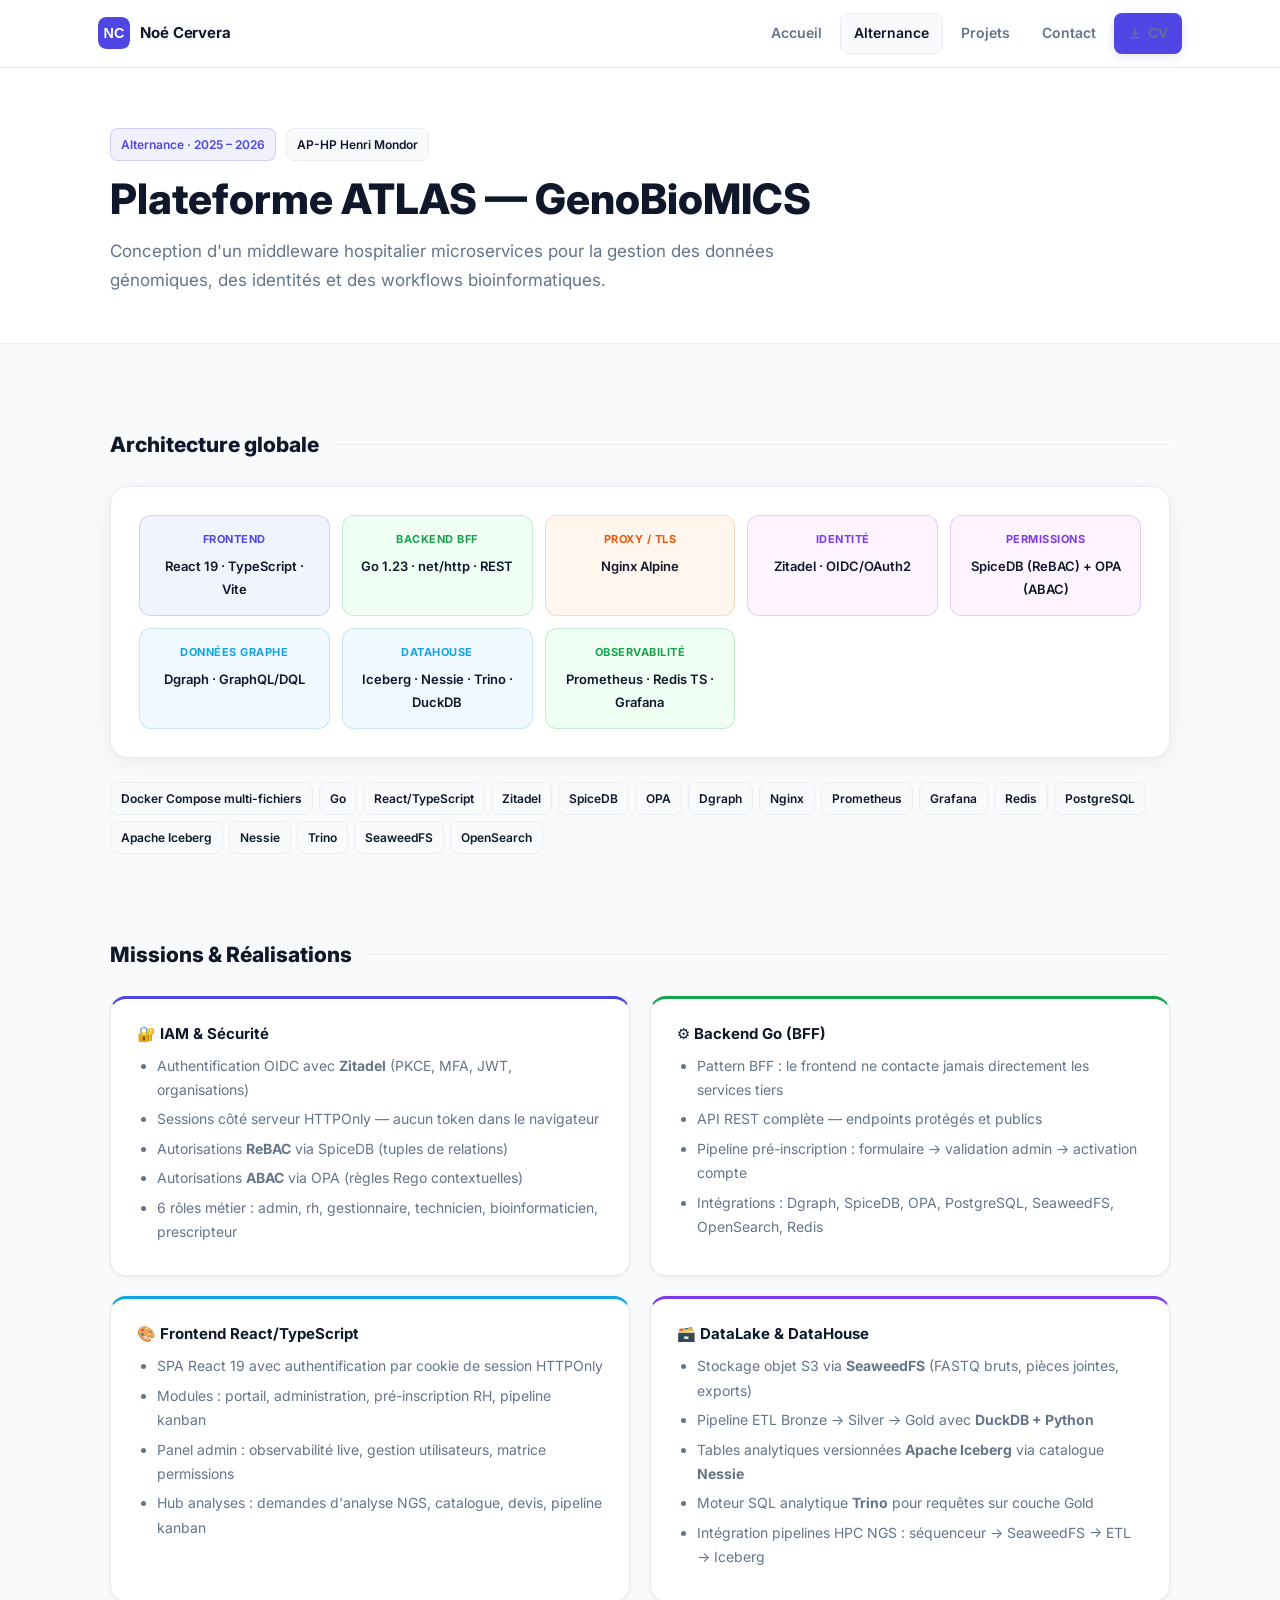
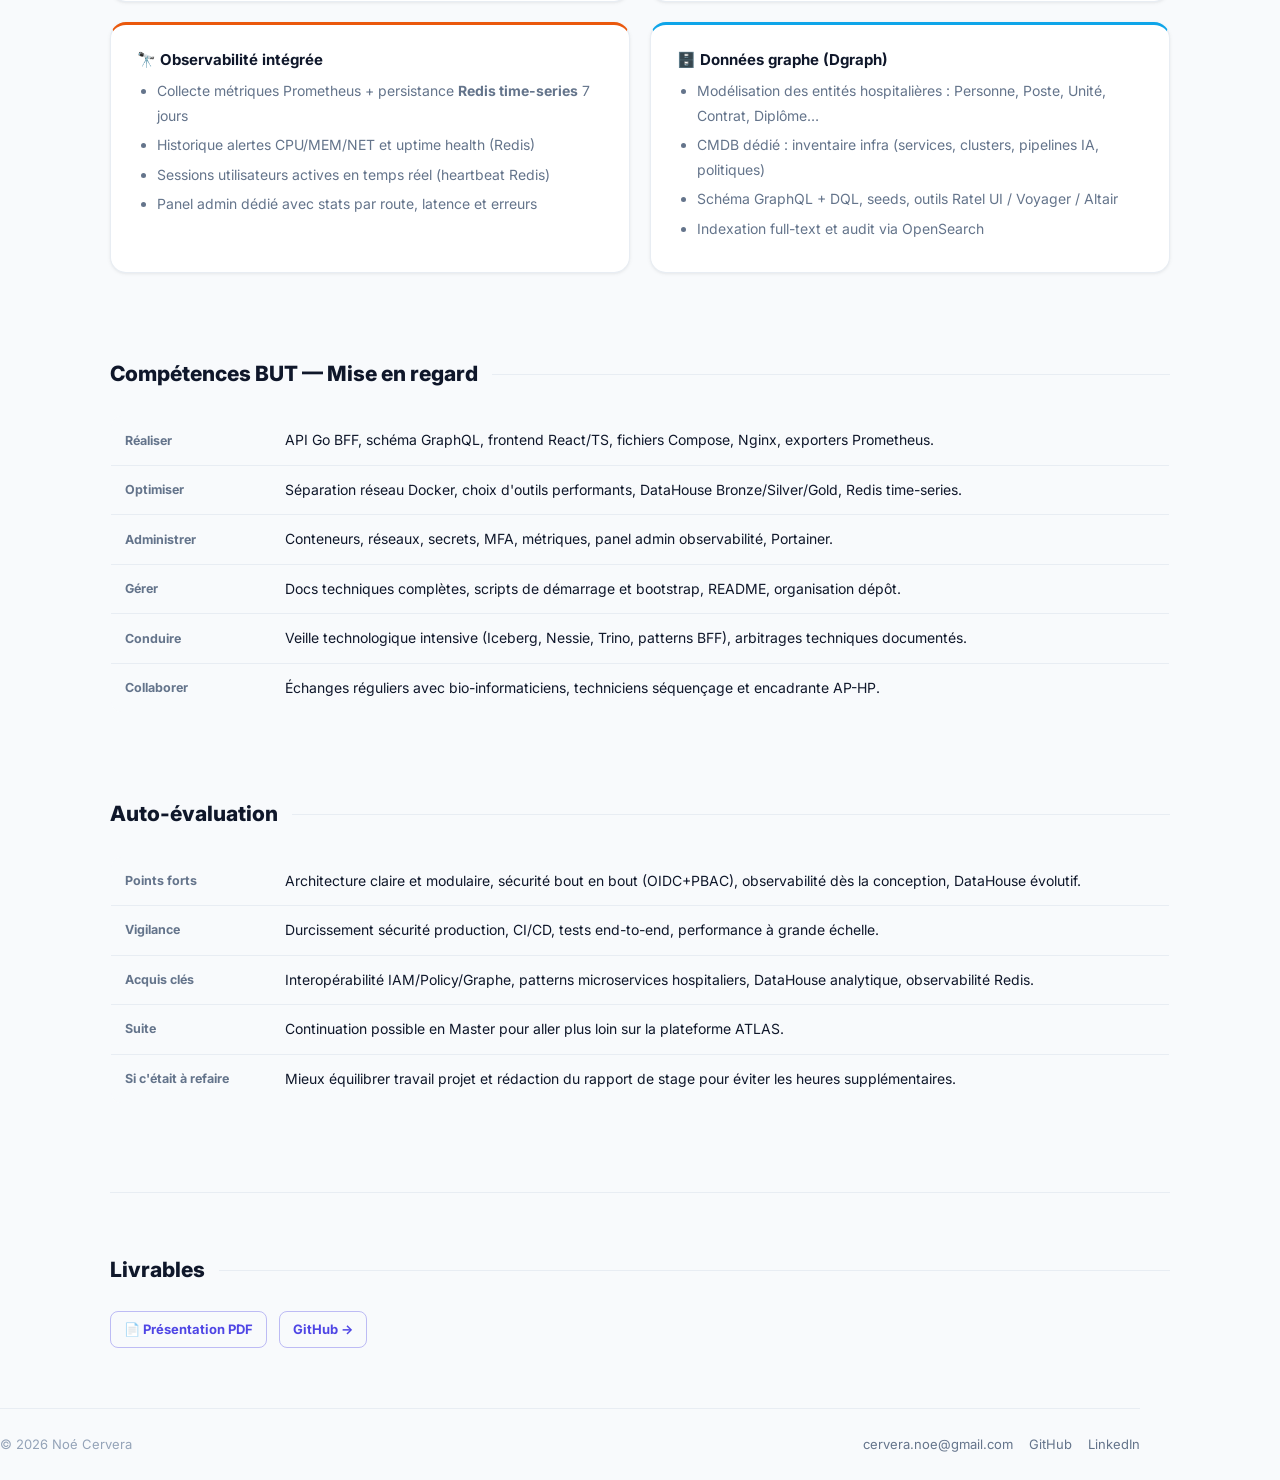
==== alternance.html @ 99ea9681 "Refonte complète : thème blanc, nouveaux projets, compétences par domaine - Thème clair et aéré (fon" ====
<!doctype html>
<html lang="fr">
<head>
  <meta charset="utf-8">
  <meta name="viewport" content="width=device-width, initial-scale=1">
  <title>Alternance ATLAS — GenoBioMICS AP-HP | Noé Cervera</title>
  <meta name="description" content="Alternance de Noé Cervera à l'AP-HP Henri Mondor : plateforme ATLAS/GenoBioMICS, middleware hospitalier microservices avec Go, React, IAM, DataHouse Iceberg et observabilité.">
  <meta name="author" content="Noé Cervera">
  <meta name="robots" content="index, follow">
  <meta property="og:type" content="article">
  <meta property="og:url" content="https://noe-cervera.github.io/alternance.html">
  <meta property="og:title" content="Alternance ATLAS — GenoBioMICS AP-HP | Noé Cervera">
  <meta property="og:description" content="Middleware hospitalier microservices : Go, React, OIDC, IAM, Dgraph, DataHouse Iceberg, Redis observabilité.">
  <link rel="canonical" href="https://noe-cervera.github.io/alternance.html">
  <link rel="icon" href="assets/logo.svg" type="image/svg+xml">
  <link rel="preconnect" href="https://fonts.googleapis.com">
  <link rel="preconnect" href="https://fonts.gstatic.com" crossorigin>
  <link href="https://fonts.googleapis.com/css2?family=Inter:wght@400;500;600;700;800&display=swap" rel="stylesheet">
  <link rel="stylesheet" href="assets/style.css">
</head>
<body>

<header class="header" id="header">
  <nav class="nav container">
    <a class="brand" href="index.html">
      <img src="assets/logo.svg" alt="Logo Noé Cervera">
      <span>Noé Cervera</span>
    </a>
    <div class="menu">
      <a href="index.html">Accueil</a>
      <a href="alternance.html" class="active">Alternance</a>
      <a href="projets.html">Projets</a>
      <a href="contact.html">Contact</a>
      <a class="btn" href="docs/CV_NOE_CERVERA.pdf" download>
        <svg width="14" height="14" fill="none" viewBox="0 0 24 24"><path stroke="currentColor" stroke-width="2.2" stroke-linecap="round" stroke-linejoin="round" d="M12 4v12m0 0-4-4m4 4 4-4M4 20h16"/></svg>
        CV
      </a>
    </div>
  </nav>
</header>

<div class="page-header">
  <div class="container fade-up">
    <div style="display:flex;align-items:center;gap:10px;margin-bottom:12px">
      <span class="badge" style="background:rgba(79,70,229,.08);border-color:rgba(79,70,229,.2);color:var(--accent)">Alternance · 2025 – 2026</span>
      <span class="badge">AP-HP Henri Mondor</span>
    </div>
    <h1>Plateforme ATLAS — GenoBioMICS</h1>
    <p>Conception d'un middleware hospitalier microservices pour la gestion des données génomiques, des identités et des workflows bioinformatiques.</p>
  </div>
</div>

<main class="container">

  <!-- Architecture overview -->
  <section class="section fade-up">
    <h2 class="s-title">Architecture globale</h2>

    <!-- Visual stack diagram -->
    <div style="background:var(--surface);border:1px solid var(--border);border-radius:18px;padding:28px;margin-bottom:24px;box-shadow:var(--s2)">
      <div style="display:grid;grid-template-columns:repeat(auto-fit,minmax(180px,1fr));gap:12px">
        <div style="background:#f0f4ff;border:1px solid rgba(79,70,229,.2);border-radius:12px;padding:14px;text-align:center">
          <div style="font-size:11px;font-weight:700;color:var(--accent);text-transform:uppercase;letter-spacing:.5px;margin-bottom:6px">Frontend</div>
          <div style="font-size:13px;font-weight:600;color:var(--text)">React 19 · TypeScript · Vite</div>
        </div>
        <div style="background:#f0fff4;border:1px solid rgba(22,163,74,.2);border-radius:12px;padding:14px;text-align:center">
          <div style="font-size:11px;font-weight:700;color:var(--g);text-transform:uppercase;letter-spacing:.5px;margin-bottom:6px">Backend BFF</div>
          <div style="font-size:13px;font-weight:600;color:var(--text)">Go 1.23 · net/http · REST</div>
        </div>
        <div style="background:#fff7ed;border:1px solid rgba(234,88,12,.2);border-radius:12px;padding:14px;text-align:center">
          <div style="font-size:11px;font-weight:700;color:var(--o);text-transform:uppercase;letter-spacing:.5px;margin-bottom:6px">Proxy / TLS</div>
          <div style="font-size:13px;font-weight:600;color:var(--text)">Nginx Alpine</div>
        </div>
        <div style="background:#fdf4ff;border:1px solid rgba(124,58,237,.2);border-radius:12px;padding:14px;text-align:center">
          <div style="font-size:11px;font-weight:700;color:var(--p);text-transform:uppercase;letter-spacing:.5px;margin-bottom:6px">Identité</div>
          <div style="font-size:13px;font-weight:600;color:var(--text)">Zitadel · OIDC/OAuth2</div>
        </div>
        <div style="background:#fdf4ff;border:1px solid rgba(124,58,237,.2);border-radius:12px;padding:14px;text-align:center">
          <div style="font-size:11px;font-weight:700;color:var(--p);text-transform:uppercase;letter-spacing:.5px;margin-bottom:6px">Permissions</div>
          <div style="font-size:13px;font-weight:600;color:var(--text)">SpiceDB (ReBAC) + OPA (ABAC)</div>
        </div>
        <div style="background:#f0f9ff;border:1px solid rgba(14,165,233,.2);border-radius:12px;padding:14px;text-align:center">
          <div style="font-size:11px;font-weight:700;color:var(--b);text-transform:uppercase;letter-spacing:.5px;margin-bottom:6px">Données graphe</div>
          <div style="font-size:13px;font-weight:600;color:var(--text)">Dgraph · GraphQL/DQL</div>
        </div>
        <div style="background:#f0f9ff;border:1px solid rgba(14,165,233,.2);border-radius:12px;padding:14px;text-align:center">
          <div style="font-size:11px;font-weight:700;color:var(--b);text-transform:uppercase;letter-spacing:.5px;margin-bottom:6px">DataHouse</div>
          <div style="font-size:13px;font-weight:600;color:var(--text)">Iceberg · Nessie · Trino · DuckDB</div>
        </div>
        <div style="background:#f0fff4;border:1px solid rgba(22,163,74,.2);border-radius:12px;padding:14px;text-align:center">
          <div style="font-size:11px;font-weight:700;color:var(--g);text-transform:uppercase;letter-spacing:.5px;margin-bottom:6px">Observabilité</div>
          <div style="font-size:13px;font-weight:600;color:var(--text)">Prometheus · Redis TS · Grafana</div>
        </div>
      </div>
    </div>

    <div class="badges">
      <span class="badge">Docker Compose multi-fichiers</span>
      <span class="badge">Go</span><span class="badge">React/TypeScript</span>
      <span class="badge">Zitadel</span><span class="badge">SpiceDB</span><span class="badge">OPA</span>
      <span class="badge">Dgraph</span><span class="badge">Nginx</span><span class="badge">Prometheus</span>
      <span class="badge">Grafana</span><span class="badge">Redis</span><span class="badge">PostgreSQL</span>
      <span class="badge">Apache Iceberg</span><span class="badge">Nessie</span><span class="badge">Trino</span>
      <span class="badge">SeaweedFS</span><span class="badge">OpenSearch</span>
    </div>
  </section>

  <!-- Missions -->
  <section class="section fade-up">
    <h2 class="s-title">Missions & Réalisations</h2>
    <div class="grid-2" style="gap:20px">

      <div class="card" style="border-top:3px solid var(--accent)">
        <h3 style="margin-bottom:10px">🔐 IAM & Sécurité</h3>
        <ul style="font-size:14px;color:var(--muted);margin:0">
          <li>Authentification OIDC avec <strong>Zitadel</strong> (PKCE, MFA, JWT, organisations)</li>
          <li>Sessions côté serveur HTTPOnly — aucun token dans le navigateur</li>
          <li>Autorisations <strong>ReBAC</strong> via SpiceDB (tuples de relations)</li>
          <li>Autorisations <strong>ABAC</strong> via OPA (règles Rego contextuelles)</li>
          <li>6 rôles métier : admin, rh, gestionnaire, technicien, bioinformaticien, prescripteur</li>
        </ul>
      </div>

      <div class="card" style="border-top:3px solid var(--g)">
        <h3 style="margin-bottom:10px">⚙️ Backend Go (BFF)</h3>
        <ul style="font-size:14px;color:var(--muted);margin:0">
          <li>Pattern BFF : le frontend ne contacte jamais directement les services tiers</li>
          <li>API REST complète — endpoints protégés et publics</li>
          <li>Pipeline pré-inscription : formulaire → validation admin → activation compte</li>
          <li>Intégrations : Dgraph, SpiceDB, OPA, PostgreSQL, SeaweedFS, OpenSearch, Redis</li>
        </ul>
      </div>

      <div class="card" style="border-top:3px solid var(--b)">
        <h3 style="margin-bottom:10px">🎨 Frontend React/TypeScript</h3>
        <ul style="font-size:14px;color:var(--muted);margin:0">
          <li>SPA React 19 avec authentification par cookie de session HTTPOnly</li>
          <li>Modules : portail, administration, pré-inscription RH, pipeline kanban</li>
          <li>Panel admin : observabilité live, gestion utilisateurs, matrice permissions</li>
          <li>Hub analyses : demandes d'analyse NGS, catalogue, devis, pipeline kanban</li>
        </ul>
      </div>

      <div class="card" style="border-top:3px solid var(--p)">
        <h3 style="margin-bottom:10px">🗃️ DataLake & DataHouse</h3>
        <ul style="font-size:14px;color:var(--muted);margin:0">
          <li>Stockage objet S3 via <strong>SeaweedFS</strong> (FASTQ bruts, pièces jointes, exports)</li>
          <li>Pipeline ETL Bronze → Silver → Gold avec <strong>DuckDB + Python</strong></li>
          <li>Tables analytiques versionnées <strong>Apache Iceberg</strong> via catalogue <strong>Nessie</strong></li>
          <li>Moteur SQL analytique <strong>Trino</strong> pour requêtes sur couche Gold</li>
          <li>Intégration pipelines HPC NGS : séquenceur → SeaweedFS → ETL → Iceberg</li>
        </ul>
      </div>

      <div class="card" style="border-top:3px solid var(--o)">
        <h3 style="margin-bottom:10px">🔭 Observabilité intégrée</h3>
        <ul style="font-size:14px;color:var(--muted);margin:0">
          <li>Collecte métriques Prometheus + persistance <strong>Redis time-series</strong> 7 jours</li>
          <li>Historique alertes CPU/MEM/NET et uptime health (Redis)</li>
          <li>Sessions utilisateurs actives en temps réel (heartbeat Redis)</li>
          <li>Panel admin dédié avec stats par route, latence et erreurs</li>
        </ul>
      </div>

      <div class="card" style="border-top:3px solid var(--b)">
        <h3 style="margin-bottom:10px">🗄️ Données graphe (Dgraph)</h3>
        <ul style="font-size:14px;color:var(--muted);margin:0">
          <li>Modélisation des entités hospitalières : Personne, Poste, Unité, Contrat, Diplôme…</li>
          <li>CMDB dédié : inventaire infra (services, clusters, pipelines IA, politiques)</li>
          <li>Schéma GraphQL + DQL, seeds, outils Ratel UI / Voyager / Altair</li>
          <li>Indexation full-text et audit via OpenSearch</li>
        </ul>
      </div>

    </div>
  </section>

  <!-- Compétences BUT -->
  <section class="section fade-up">
    <h2 class="s-title">Compétences BUT — Mise en regard</h2>
    <table class="table">
      <tr><th>Réaliser</th><td>API Go BFF, schéma GraphQL, frontend React/TS, fichiers Compose, Nginx, exporters Prometheus.</td></tr>
      <tr><th>Optimiser</th><td>Séparation réseau Docker, choix d'outils performants, DataHouse Bronze/Silver/Gold, Redis time-series.</td></tr>
      <tr><th>Administrer</th><td>Conteneurs, réseaux, secrets, MFA, métriques, panel admin observabilité, Portainer.</td></tr>
      <tr><th>Gérer</th><td>Docs techniques complètes, scripts de démarrage et bootstrap, README, organisation dépôt.</td></tr>
      <tr><th>Conduire</th><td>Veille technologique intensive (Iceberg, Nessie, Trino, patterns BFF), arbitrages techniques documentés.</td></tr>
      <tr><th>Collaborer</th><td>Échanges réguliers avec bio-informaticiens, techniciens séquençage et encadrante AP-HP.</td></tr>
    </table>
  </section>

  <!-- Auto-évaluation -->
  <section class="section fade-up">
    <h2 class="s-title">Auto-évaluation</h2>
    <table class="table">
      <tr><th>Points forts</th><td>Architecture claire et modulaire, sécurité bout en bout (OIDC+PBAC), observabilité dès la conception, DataHouse évolutif.</td></tr>
      <tr><th>Vigilance</th><td>Durcissement sécurité production, CI/CD, tests end-to-end, performance à grande échelle.</td></tr>
      <tr><th>Acquis clés</th><td>Interopérabilité IAM/Policy/Graphe, patterns microservices hospitaliers, DataHouse analytique, observabilité Redis.</td></tr>
      <tr><th>Suite</th><td>Continuation possible en Master pour aller plus loin sur la plateforme ATLAS.</td></tr>
      <tr><th>Si c'était à refaire</th><td>Mieux équilibrer travail projet et rédaction du rapport de stage pour éviter les heures supplémentaires.</td></tr>
    </table>
  </section>

  <hr>

  <section class="section-sm fade-up">
    <h2 class="s-title">Livrables</h2>
    <div style="display:flex;gap:12px;flex-wrap:wrap">
      <a class="btn btn-ghost btn-sm" href="docs/presentation_NC.pdf" download>📄 Présentation PDF</a>
      <a class="btn btn-ghost btn-sm" href="https://github.com/noe-cervera" target="_blank" rel="noopener">GitHub →</a>
    </div>
  </section>

</main>

<footer class="footer container">
  <span>© 2026 Noé Cervera</span>
  <div style="display:flex;gap:16px;align-items:center">
    <a href="mailto:cervera.noe@gmail.com">cervera.noe@gmail.com</a>
    <a href="https://github.com/noe-cervera" target="_blank" rel="noopener">GitHub</a>
    <a href="https://linkedin.com/in/no%C3%A9-cervera-2b4149251" target="_blank" rel="noopener">LinkedIn</a>
  </div>
</footer>

<script>
const hdr = document.getElementById('header');
window.addEventListener('scroll', () => hdr.classList.toggle('scrolled', window.scrollY > 10));
const obs = new IntersectionObserver((entries) => {
  entries.forEach(e => { if (e.isIntersecting) { e.target.classList.add('visible'); obs.unobserve(e.target); }});
}, { threshold: 0.08 });
document.querySelectorAll('.fade-up').forEach(el => obs.observe(el));
</script>
</body>
</html>
---- assets/style.css ----
/* ─── Variables ─────────────────────────────────── */
:root {
  --bg:      #f8fafc;
  --surface: #ffffff;
  --card:    #ffffff;
  --text:    #0f172a;
  --muted:   #64748b;
  --subtle:  #94a3b8;
  --accent:  #4f46e5;
  --g:       #16a34a;
  --b:       #0ea5e9;
  --p:       #7c3aed;
  --o:       #ea580c;
  --border:  #e8edf3;
  --ring:    rgba(79,70,229,.15);
  --s1: 0 1px 4px rgba(0,0,0,.05),0 1px 2px rgba(0,0,0,.03);
  --s2: 0 4px 24px rgba(0,0,0,.06),0 1px 4px rgba(0,0,0,.03);
  --s3: 0 16px 56px rgba(0,0,0,.09),0 2px 8px rgba(0,0,0,.03);
}

/* ─── Reset ─────────────────────────────────────── */
*,*::before,*::after{box-sizing:border-box}
html,body{height:100%;scroll-behavior:smooth}
body{
  margin:0;
  font-family:Inter,system-ui,-apple-system,Segoe UI,Roboto,sans-serif;
  line-height:1.75;color:var(--text);background:var(--bg);font-size:16px;
}
a{color:var(--accent);text-decoration:none}
a:hover{opacity:.8}
h1,h2,h3,h4{line-height:1.25;margin:0}
ul{padding-left:1.4em}
li{margin-bottom:.35em}
code{
  font-size:.83em;background:#f1f5f9;border:1px solid var(--border);
  border-radius:5px;padding:1px 5px;color:var(--p);
}

/* ─── Layout ─────────────────────────────────────── */
.container{max-width:1140px;margin:0 auto;padding:0 40px}
.section{margin:88px 0}
hr{border:0;border-top:1px solid var(--border);margin:64px 0}

/* ─── Fade-in animation ─────────────────────────── */
.fade-up{
  opacity:0;transform:translateY(24px);
  transition:opacity .55s ease,transform .55s ease;
}
.fade-up.visible{opacity:1;transform:translateY(0)}

/* ─── Header ─────────────────────────────────────── */
.header{
  position:sticky;top:0;z-index:100;
  background:rgba(255,255,255,.85);
  backdrop-filter:blur(14px) saturate(1.8);
  border-bottom:1px solid var(--border);
  transition:box-shadow .2s;
}
.header.scrolled{box-shadow:var(--s2)}
.nav{
  display:flex;align-items:center;
  justify-content:space-between;gap:16px;
  padding:13px 28px;
}
.brand{display:flex;align-items:center;gap:10px;text-decoration:none}
.brand img{width:32px;height:32px;border-radius:8px}
.brand span{font-weight:700;font-size:15px;color:var(--text);letter-spacing:-.1px}
.menu{display:flex;gap:4px;flex-wrap:wrap;align-items:center}
.menu a{
  color:var(--muted);text-decoration:none;font-weight:600;font-size:14px;
  padding:7px 13px;border-radius:8px;border:1px solid transparent;
  transition:all .15s;
}
.menu a:hover,.menu a.active{
  color:var(--text);background:var(--bg);border-color:var(--border);opacity:1;
}
.btn{
  display:inline-flex;align-items:center;gap:6px;text-decoration:none;
  color:#fff;background:var(--accent);
  padding:9px 18px;border-radius:10px;font-weight:700;font-size:14px;
  border:none;cursor:pointer;box-shadow:0 2px 10px var(--ring);
  transition:all .15s;
}
.btn:hover{transform:translateY(-1px);box-shadow:0 6px 22px var(--ring);opacity:1}
.btn-ghost{
  background:transparent;color:var(--accent);
  border:1.5px solid rgba(79,70,229,.35);
  box-shadow:none;
}
.btn-ghost:hover{background:rgba(79,70,229,.06)}
.btn-sm{padding:6px 13px;font-size:13px;border-radius:8px}

/* ─── Hero ───────────────────────────────────────── */
.hero{
  display:grid;grid-template-columns:1fr 300px;
  gap:56px;align-items:center;
  padding:92px 0 72px;
}
.hero-text h1{
  font-size:clamp(30px,4.5vw,50px);font-weight:800;
  letter-spacing:-.8px;color:var(--text);margin-bottom:10px;
}
.hero-text h1 em{font-style:normal;color:var(--accent)}
.hero-role{
  font-size:18px;color:var(--muted);font-weight:500;
  margin-bottom:18px;
}
.hero-meta{
  display:flex;flex-wrap:wrap;gap:14px;
  font-size:13px;color:var(--muted);margin-bottom:28px;
}
.hero-meta span{display:flex;align-items:center;gap:5px}
.hero-actions{display:flex;gap:10px;flex-wrap:wrap}

.hero-aside{
  background:var(--surface);border:1px solid var(--border);
  border-radius:24px;padding:28px 24px;
  box-shadow:var(--s2);text-align:center;
}
.hero-photo{
  width:130px;height:130px;border-radius:50%;
  object-fit:cover;object-position:top;
  border:4px solid var(--bg);
  box-shadow:var(--s3);
  margin:0 auto 16px;display:block;
}
.hero-aside h3{font-size:17px;font-weight:700;margin-bottom:4px}
.hero-aside p{font-size:13px;color:var(--muted);margin-bottom:16px}
.hero-divider{border:0;border-top:1px solid var(--border);margin:16px 0}
.hero-stat{
  display:flex;justify-content:space-between;
  font-size:13px;padding:5px 0;
}
.hero-stat span{color:var(--muted)}
.hero-stat strong{color:var(--text);font-weight:700}

/* ─── Section heading ────────────────────────────── */
.s-title{
  font-size:21px;font-weight:800;color:var(--text);
  margin-bottom:28px;
  display:flex;align-items:center;gap:14px;
}
.s-title::after{
  content:'';flex:1;height:1px;background:var(--border);
}

/* ─── Project cards ──────────────────────────────── */
.project-grid{
  display:grid;
  grid-template-columns:repeat(auto-fill,minmax(310px,1fr));
  gap:20px;
}
.pc{
  background:var(--surface);border:1px solid var(--border);
  border-radius:18px;overflow:hidden;
  box-shadow:var(--s1);
  display:flex;flex-direction:column;
  transition:all .22s;
}
.pc:hover{box-shadow:var(--s2);transform:translateY(-3px)}
.pc-banner{
  height:6px;background:var(--accent);
}
.pc.green  .pc-banner{background:var(--g)}
.pc.blue   .pc-banner{background:var(--b)}
.pc.purple .pc-banner{background:var(--p)}
.pc.orange .pc-banner{background:var(--o)}
.pc-body{padding:22px;display:flex;flex-direction:column;gap:10px;flex:1}
.pc-head{display:flex;justify-content:space-between;align-items:flex-start;gap:10px}
.pc h3{font-size:16px;font-weight:700;color:var(--text);line-height:1.3}
.pc-tag{
  font-size:11px;font-weight:700;color:var(--muted);
  background:var(--bg);border:1px solid var(--border);
  border-radius:20px;padding:3px 9px;white-space:nowrap;
  flex-shrink:0;
}
.pc p{font-size:13.5px;color:var(--muted);line-height:1.6;margin:0;flex:1}
.pc-footer{
  display:flex;align-items:center;
  justify-content:space-between;gap:8px;
  flex-wrap:wrap;margin-top:4px;
}

/* ─── Skill domains ──────────────────────────────── */
.skill-domains{display:flex;flex-direction:column;gap:10px}
.sd{
  background:var(--surface);border:1px solid var(--border);
  border-radius:14px;overflow:hidden;
}
.sd-header{
  display:flex;align-items:center;gap:12px;
  padding:14px 18px;cursor:pointer;
  user-select:none;
  transition:background .15s;
}
.sd-header:hover{background:var(--bg)}
.sd-dot{
  width:10px;height:10px;border-radius:50%;
  flex-shrink:0;background:var(--accent);
}
.sd.green  .sd-dot{background:var(--g)}
.sd.blue   .sd-dot{background:var(--b)}
.sd.purple .sd-dot{background:var(--p)}
.sd.orange .sd-dot{background:var(--o)}
.sd-label{font-size:14px;font-weight:700;color:var(--text);flex:1}
.sd-chevron{
  color:var(--subtle);transition:transform .25s;font-size:12px;
}
.sd.open .sd-chevron{transform:rotate(180deg)}
.sd-body{
  max-height:0;overflow:hidden;
  transition:max-height .35s ease,padding .35s ease;
  padding:0 18px;
}
.sd.open .sd-body{max-height:400px;padding:0 18px 16px}
.skill-tags{display:flex;flex-wrap:wrap;gap:7px;padding-top:10px}
.sk{
  display:flex;align-items:center;gap:7px;
  background:var(--bg);border:1px solid var(--border);
  border-radius:10px;padding:6px 12px;font-size:13px;font-weight:600;
  color:var(--text);
}
.sk img{width:18px;height:18px;object-fit:contain}

/* ─── Timeline ───────────────────────────────────── */
.timeline{display:flex;flex-direction:column;gap:0;position:relative}
.timeline::before{
  content:'';position:absolute;
  left:6px;top:6px;bottom:0;width:1px;background:var(--border);
}
.tl-item{
  display:flex;gap:24px;
  padding-bottom:36px;position:relative;
}
.tl-dot{
  width:14px;height:14px;border-radius:50%;flex-shrink:0;
  background:var(--accent);margin-top:4px;
  border:2px solid var(--surface);
  box-shadow:0 0 0 3px rgba(79,70,229,.2);
  position:relative;z-index:1;
}
.tl-body{flex:1}
.tl-body h3{font-size:16px;font-weight:700;margin-bottom:4px;color:var(--text)}
.tl-body .tl-meta{
  font-size:12.5px;color:var(--subtle);margin-bottom:10px;
  font-weight:600;
}
.tl-body p{font-size:14px;color:var(--muted);margin:0 0 10px}

/* ─── Badges ─────────────────────────────────────── */
.badges{display:flex;flex-wrap:wrap;gap:6px}
.badge{
  background:var(--bg);border:1px solid var(--border);
  color:var(--text);border-radius:8px;
  padding:5px 10px;font-size:12px;font-weight:600;
}
.kpis{display:flex;flex-wrap:wrap;gap:8px;margin:8px 0}
.kpi{
  font-size:12px;border:1px solid var(--border);
  background:var(--bg);border-radius:8px;
  padding:5px 10px;color:var(--muted);font-weight:600;
}

/* ─── Table ──────────────────────────────────────── */
.table{
  width:100%;border-collapse:collapse;
  font-size:14px;border:1px solid var(--border);
  border-radius:12px;overflow:hidden;
}
.table th,.table td{
  padding:12px 14px;
  border-bottom:1px solid var(--border);text-align:left;
}
.table th{
  background:var(--bg);color:var(--muted);
  font-weight:700;font-size:12.5px;width:160px;
}
.table tr:last-child th,.table tr:last-child td{border-bottom:0}

/* ─── Page header ────────────────────────────────── */
.page-header{
  background:var(--surface);border-bottom:1px solid var(--border);
  padding:60px 0 48px;margin-bottom:64px;
}
.page-header h1{font-size:clamp(26px,3.5vw,42px);font-weight:800;margin-bottom:12px}
.page-header p{margin:0;color:var(--muted);font-size:17px;max-width:680px;line-height:1.7}

/* ─── Grid helpers ───────────────────────────────── */
.grid-3{display:grid;grid-template-columns:repeat(3,1fr);gap:16px}
.grid-2{display:grid;grid-template-columns:repeat(2,1fr);gap:16px}
.card{
  background:var(--card);border:1px solid var(--border);
  border-radius:16px;padding:26px;box-shadow:var(--s1);
}
.card h3{font-size:15px;margin:0 0 8px}
.card p{margin:0;color:var(--muted);font-size:14px}

/* ─── Footer ─────────────────────────────────────── */
.footer{
  border-top:1px solid var(--border);margin:60px 0 0;
  padding:24px 0;
  display:flex;justify-content:space-between;align-items:center;
  flex-wrap:wrap;gap:12px;
  font-size:13px;color:var(--subtle);
}
.footer a{color:var(--muted)}

/* ─── Responsive ─────────────────────────────────── */
@media(max-width:900px){
  .hero{grid-template-columns:1fr;padding:44px 0 36px}
  .hero-aside{display:none}
  .grid-3{grid-template-columns:1fr}
  .grid-2{grid-template-columns:1fr}
  .nav{padding:13px 20px}
}
@media(max-width:600px){
  .menu a:not(.btn){display:none}
  .project-grid{grid-template-columns:1fr}
  .hero-text h1{font-size:26px}
  .container{padding:0 16px}
}
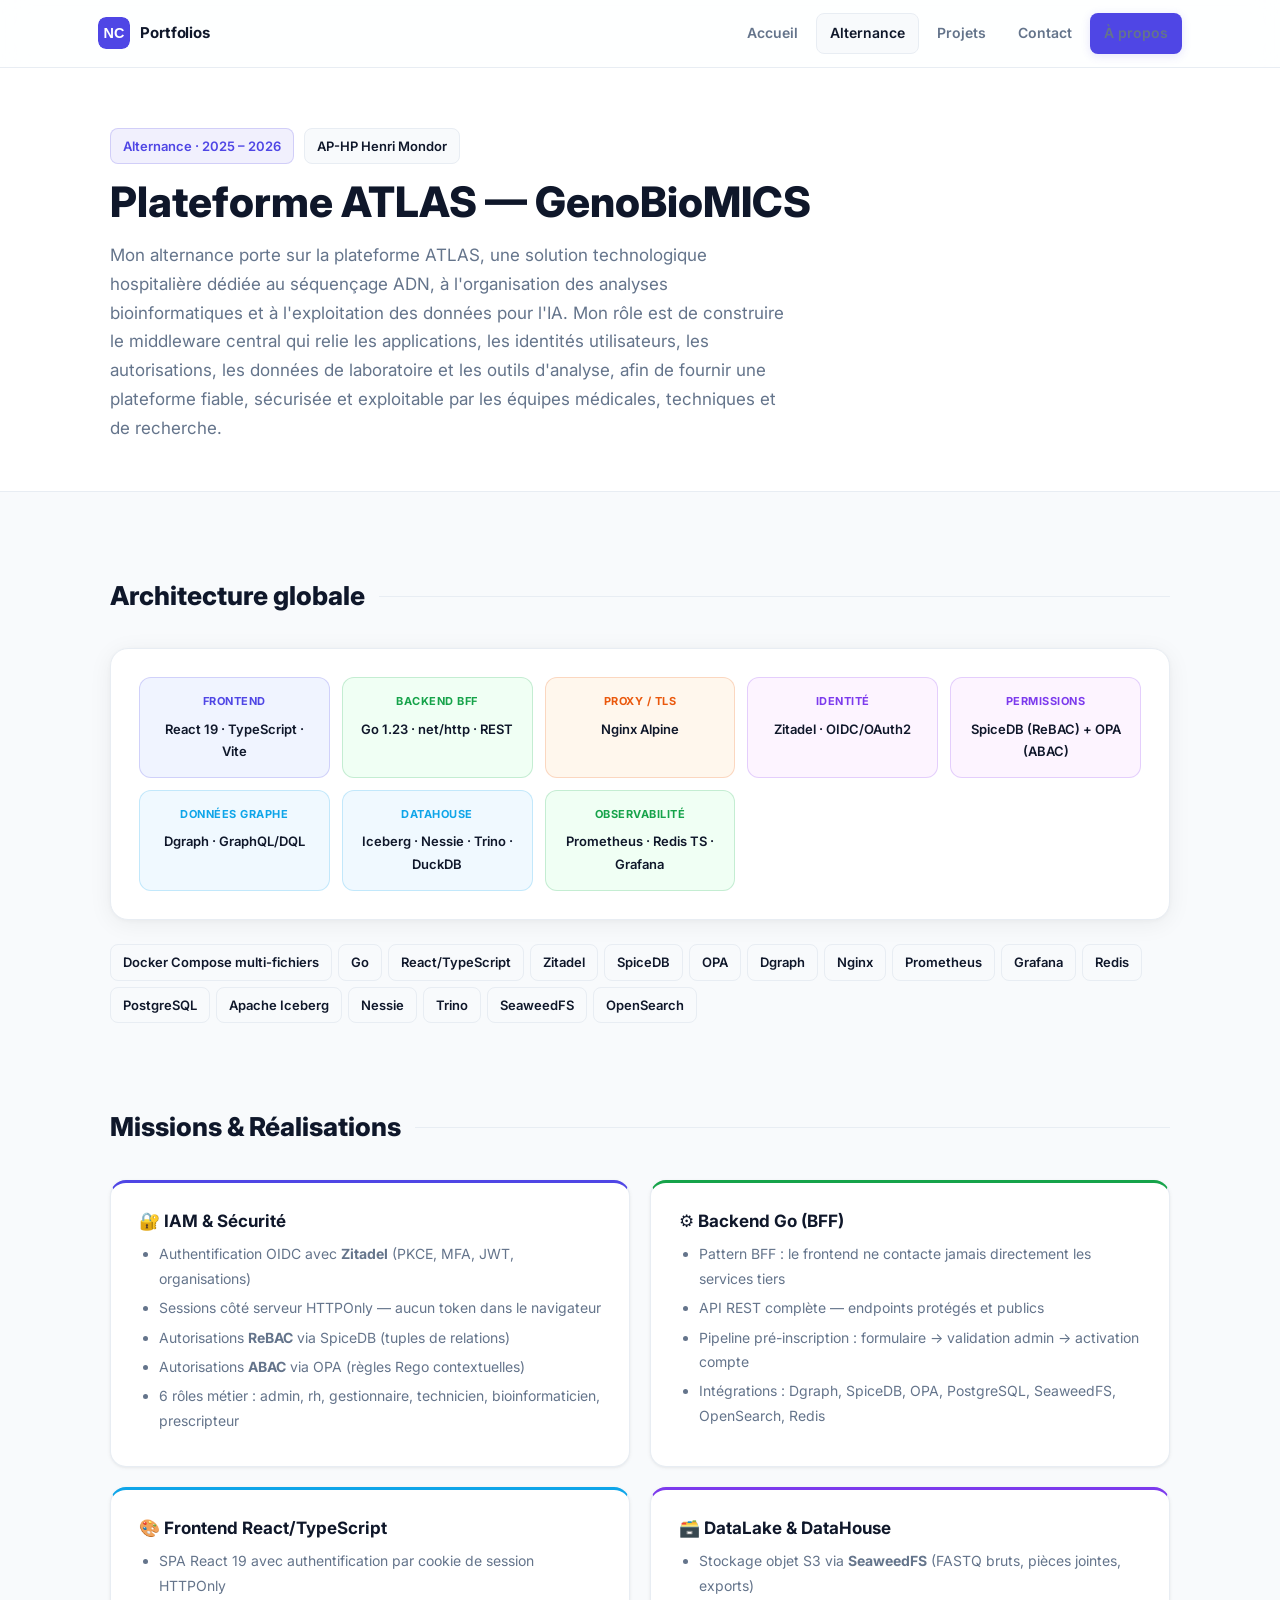
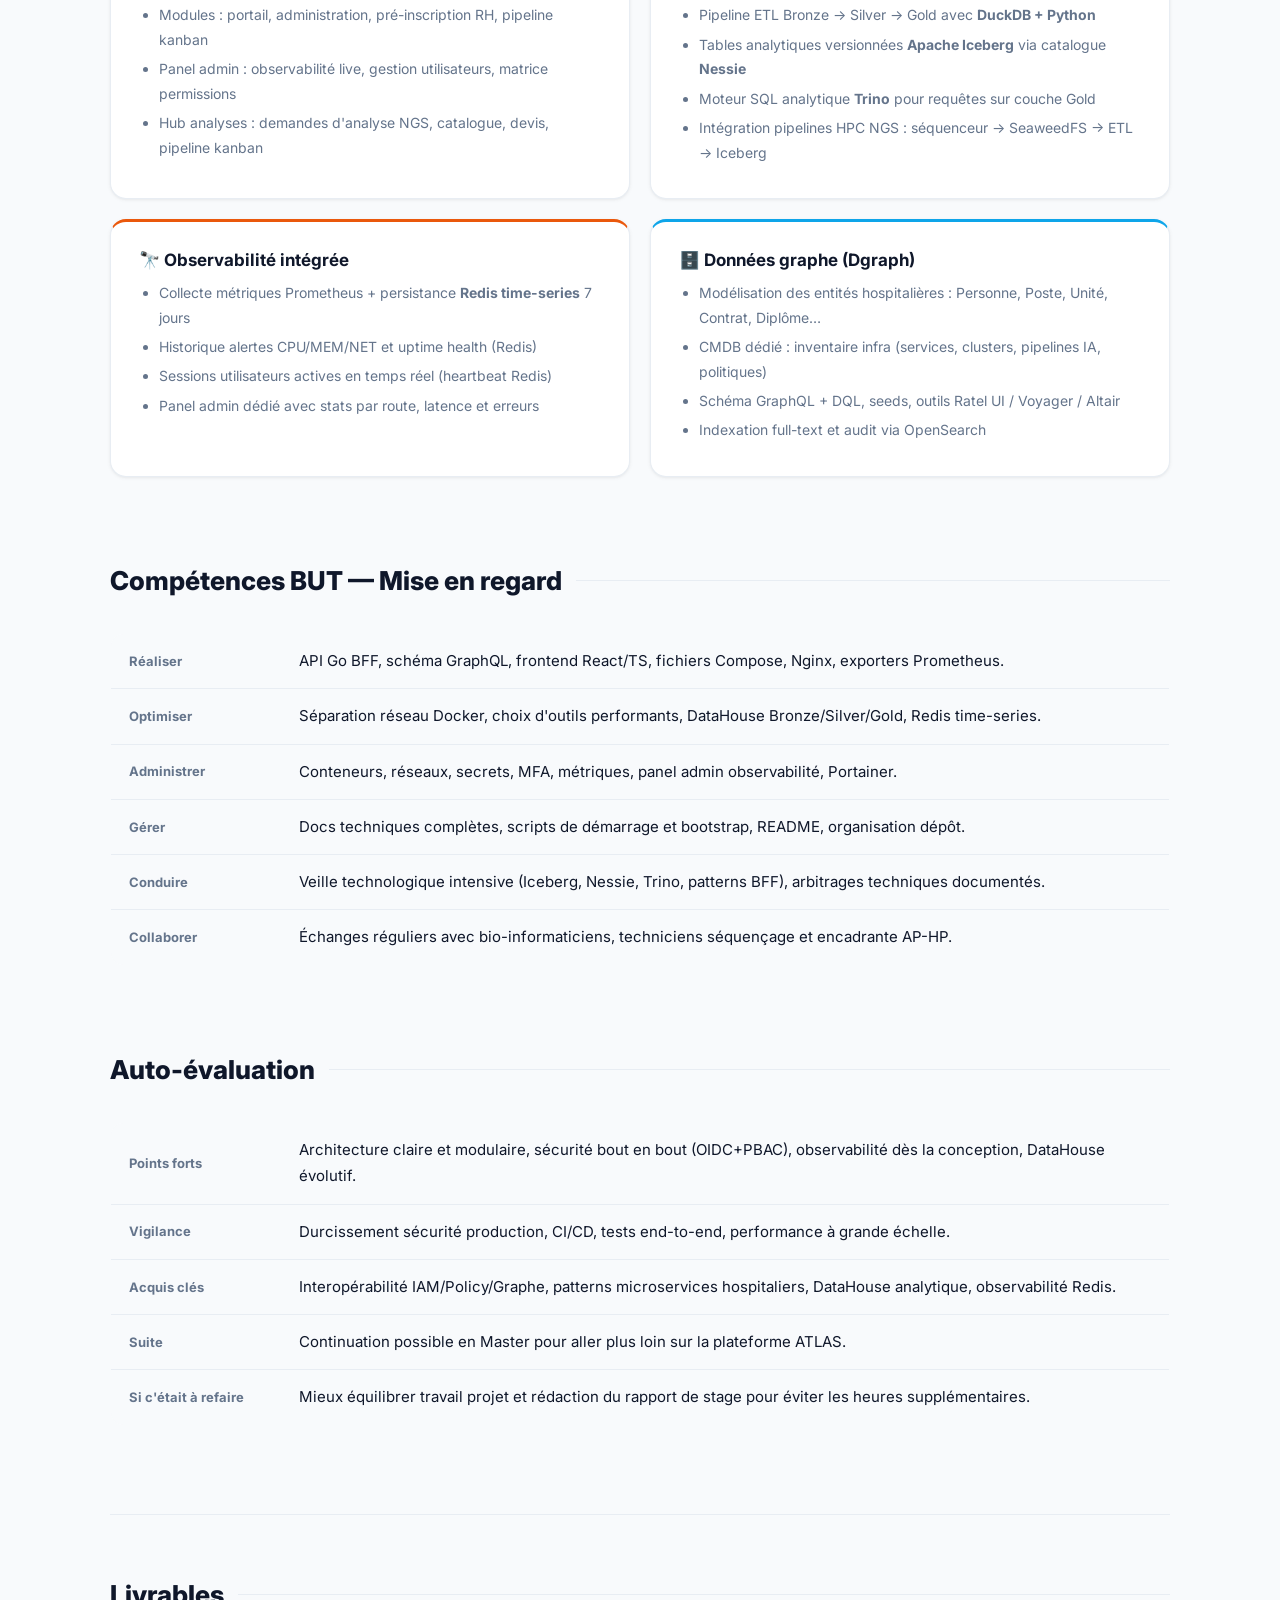
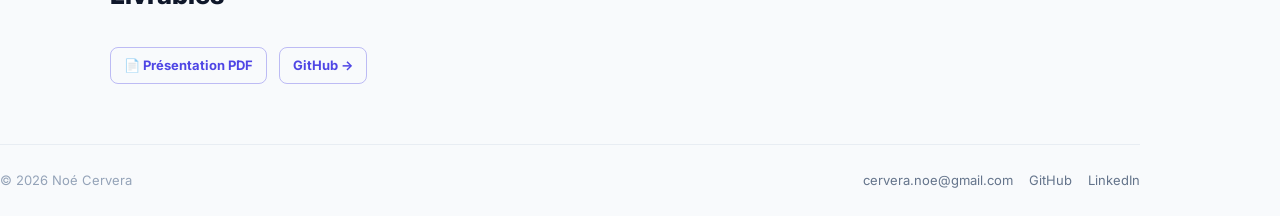
==== commit 5dc1cc72: "Mise a jour portfolio: hero, page a propos, navigation et soft skills" ====
--- a/alternance.html
+++ b/alternance.html
@@ -24,17 +24,14 @@
   <nav class="nav container">
     <a class="brand" href="index.html">
       <img src="assets/logo.svg" alt="Logo Noé Cervera">
-      <span>Noé Cervera</span>
+      <span>Portfolios</span>
     </a>
     <div class="menu">
       <a href="index.html">Accueil</a>
       <a href="alternance.html" class="active">Alternance</a>
       <a href="projets.html">Projets</a>
       <a href="contact.html">Contact</a>
-      <a class="btn" href="docs/CV_NOE_CERVERA.pdf" download>
-        <svg width="14" height="14" fill="none" viewBox="0 0 24 24"><path stroke="currentColor" stroke-width="2.2" stroke-linecap="round" stroke-linejoin="round" d="M12 4v12m0 0-4-4m4 4 4-4M4 20h16"/></svg>
-        CV
-      </a>
+      <a class="btn" href="apropos.html">À propos</a>
     </div>
   </nav>
 </header>
@@ -46,7 +43,7 @@
       <span class="badge">AP-HP Henri Mondor</span>
     </div>
     <h1>Plateforme ATLAS — GenoBioMICS</h1>
-    <p>Conception d'un middleware hospitalier microservices pour la gestion des données génomiques, des identités et des workflows bioinformatiques.</p>
+    <p>Mon alternance porte sur la plateforme ATLAS, une solution technologique hospitalière dédiée au séquençage ADN, à l'organisation des analyses bioinformatiques et à l'exploitation des données pour l'IA. Mon rôle est de construire le middleware central qui relie les applications, les identités utilisateurs, les autorisations, les données de laboratoire et les outils d'analyse, afin de fournir une plateforme fiable, sécurisée et exploitable par les équipes médicales, techniques et de recherche.</p>
   </div>
 </div>
 
--- a/assets/style.css
+++ b/assets/style.css
@@ -24,7 +24,7 @@
 body{
   margin:0;
   font-family:Inter,system-ui,-apple-system,Segoe UI,Roboto,sans-serif;
-  line-height:1.75;color:var(--text);background:var(--bg);font-size:16px;
+  line-height:1.75;color:var(--text);background:var(--bg);font-size:17px;
 }
 a{color:var(--accent);text-decoration:none}
 a:hover{opacity:.8}
@@ -136,8 +136,8 @@
 
 /* ─── Section heading ────────────────────────────── */
 .s-title{
-  font-size:21px;font-weight:800;color:var(--text);
-  margin-bottom:28px;
+  font-size:26px;font-weight:800;color:var(--text);
+  margin-bottom:36px;
   display:flex;align-items:center;gap:14px;
 }
 .s-title::after{
@@ -167,14 +167,14 @@
 .pc.orange .pc-banner{background:var(--o)}
 .pc-body{padding:22px;display:flex;flex-direction:column;gap:10px;flex:1}
 .pc-head{display:flex;justify-content:space-between;align-items:flex-start;gap:10px}
-.pc h3{font-size:16px;font-weight:700;color:var(--text);line-height:1.3}
+.pc h3{font-size:18px;font-weight:700;color:var(--text);line-height:1.3}
 .pc-tag{
-  font-size:11px;font-weight:700;color:var(--muted);
+  font-size:12px;font-weight:700;color:var(--muted);
   background:var(--bg);border:1px solid var(--border);
-  border-radius:20px;padding:3px 9px;white-space:nowrap;
+  border-radius:20px;padding:4px 10px;white-space:nowrap;
   flex-shrink:0;
 }
-.pc p{font-size:13.5px;color:var(--muted);line-height:1.6;margin:0;flex:1}
+.pc p{font-size:15px;color:var(--muted);line-height:1.65;margin:0;flex:1}
 .pc-footer{
   display:flex;align-items:center;
   justify-content:space-between;gap:8px;
@@ -202,7 +202,7 @@
 .sd.blue   .sd-dot{background:var(--b)}
 .sd.purple .sd-dot{background:var(--p)}
 .sd.orange .sd-dot{background:var(--o)}
-.sd-label{font-size:14px;font-weight:700;color:var(--text);flex:1}
+.sd-label{font-size:16px;font-weight:700;color:var(--text);flex:1}
 .sd-chevron{
   color:var(--subtle);transition:transform .25s;font-size:12px;
 }
@@ -215,9 +215,9 @@
 .sd.open .sd-body{max-height:400px;padding:0 18px 16px}
 .skill-tags{display:flex;flex-wrap:wrap;gap:7px;padding-top:10px}
 .sk{
-  display:flex;align-items:center;gap:7px;
+  display:flex;align-items:center;gap:8px;
   background:var(--bg);border:1px solid var(--border);
-  border-radius:10px;padding:6px 12px;font-size:13px;font-weight:600;
+  border-radius:10px;padding:8px 14px;font-size:14px;font-weight:600;
   color:var(--text);
 }
 .sk img{width:18px;height:18px;object-fit:contain}
@@ -240,19 +240,19 @@
   position:relative;z-index:1;
 }
 .tl-body{flex:1}
-.tl-body h3{font-size:16px;font-weight:700;margin-bottom:4px;color:var(--text)}
+.tl-body h3{font-size:19px;font-weight:700;margin-bottom:6px;color:var(--text)}
 .tl-body .tl-meta{
-  font-size:12.5px;color:var(--subtle);margin-bottom:10px;
+  font-size:14px;color:var(--subtle);margin-bottom:12px;
   font-weight:600;
 }
-.tl-body p{font-size:14px;color:var(--muted);margin:0 0 10px}
+.tl-body p{font-size:16px;color:var(--muted);margin:0 0 12px;line-height:1.7}
 
 /* ─── Badges ─────────────────────────────────────── */
 .badges{display:flex;flex-wrap:wrap;gap:6px}
 .badge{
   background:var(--bg);border:1px solid var(--border);
   color:var(--text);border-radius:8px;
-  padding:5px 10px;font-size:12px;font-weight:600;
+  padding:6px 12px;font-size:13px;font-weight:600;
 }
 .kpis{display:flex;flex-wrap:wrap;gap:8px;margin:8px 0}
 .kpi{
@@ -264,16 +264,16 @@
 /* ─── Table ──────────────────────────────────────── */
 .table{
   width:100%;border-collapse:collapse;
-  font-size:14px;border:1px solid var(--border);
-  border-radius:12px;overflow:hidden;
+  font-size:15px;border:1px solid var(--border);
+  border-radius:14px;overflow:hidden;
 }
 .table th,.table td{
-  padding:12px 14px;
+  padding:14px 18px;
   border-bottom:1px solid var(--border);text-align:left;
 }
 .table th{
   background:var(--bg);color:var(--muted);
-  font-weight:700;font-size:12.5px;width:160px;
+  font-weight:700;font-size:13px;width:170px;
 }
 .table tr:last-child th,.table tr:last-child td{border-bottom:0}
 
@@ -290,10 +290,10 @@
 .grid-2{display:grid;grid-template-columns:repeat(2,1fr);gap:16px}
 .card{
   background:var(--card);border:1px solid var(--border);
-  border-radius:16px;padding:26px;box-shadow:var(--s1);
-}
-.card h3{font-size:15px;margin:0 0 8px}
-.card p{margin:0;color:var(--muted);font-size:14px}
+  border-radius:16px;padding:28px;box-shadow:var(--s1);
+}
+.card h3{font-size:17px;margin:0 0 10px}
+.card p{margin:0;color:var(--muted);font-size:15px}
 
 /* ─── Footer ─────────────────────────────────────── */
 .footer{
@@ -305,17 +305,102 @@
 }
 .footer a{color:var(--muted)}
 
+/* ─── Hero (nouveau) ─────────────────────────────── */
+.hero-section{
+  background:linear-gradient(160deg,rgba(79,70,229,.04) 0%,rgba(124,58,237,.02) 50%,transparent 100%);
+  border-bottom:1px solid var(--border);
+  padding:0;
+}
+.hero-inner{
+  display:grid;
+  grid-template-columns:1fr 360px;
+  gap:64px;
+  align-items:center;
+  padding:96px 0 80px;
+}
+.hero-left{display:flex;flex-direction:column;gap:0}
+.hero-available{
+  display:inline-flex;align-items:center;gap:8px;
+  font-size:14px;font-weight:600;color:var(--g);
+  background:rgba(22,163,74,.08);border:1px solid rgba(22,163,74,.2);
+  border-radius:999px;padding:6px 14px;margin-bottom:24px;
+  width:fit-content;
+}
+.hero-name{
+  font-size:clamp(52px,6vw,80px);
+  font-weight:800;letter-spacing:-2px;
+  line-height:1.0;
+  color:var(--text);
+  margin:0 0 18px;
+}
+.hero-name span{color:var(--accent)}
+.hero-role{
+  font-size:clamp(18px,2.2vw,23px);
+  color:var(--muted);font-weight:500;
+  margin:0 0 28px;line-height:1.4;
+}
+.hero-role span{display:block;font-size:.85em;margin-top:4px;color:var(--subtle)}
+.hero-meta-row{
+  display:flex;flex-wrap:wrap;gap:16px;
+  font-size:14px;color:var(--muted);
+  margin-bottom:36px;font-weight:500;
+}
+.hero-actions{display:flex;gap:12px;flex-wrap:wrap;margin-bottom:24px}
+.hero-actions .btn{padding:12px 22px;font-size:15px}
+.hero-links{
+  display:flex;gap:20px;
+  font-size:14px;font-weight:600;
+}
+.hero-links a{color:var(--muted);text-decoration:none}
+.hero-links a:hover{color:var(--accent)}
+
+.hero-right{display:flex;flex-direction:column;align-items:center;gap:20px}
+.hero-photo-wrap{position:relative;display:inline-block}
+.hero-photo{
+  width:200px;height:200px;
+  border-radius:50%;
+  object-fit:cover;object-position:top;
+  border:5px solid var(--surface);
+  box-shadow:var(--s3);
+  display:block;
+}
+.hero-badge-role{
+  position:absolute;bottom:-8px;left:50%;transform:translateX(-50%);
+  background:var(--accent);color:#fff;
+  font-size:12px;font-weight:700;
+  padding:5px 14px;border-radius:999px;
+  white-space:nowrap;
+  box-shadow:0 4px 12px var(--ring);
+}
+.hero-stats{
+  width:100%;
+  background:var(--surface);border:1px solid var(--border);
+  border-radius:16px;padding:16px 20px;
+  box-shadow:var(--s1);
+  display:flex;flex-direction:column;gap:0;
+}
+.hero-stat-item{
+  display:flex;justify-content:space-between;align-items:center;
+  padding:10px 0;border-bottom:1px solid var(--border);
+}
+.hero-stat-item:last-child{border-bottom:none}
+.hsi-label{font-size:13px;color:var(--subtle);font-weight:600}
+.hsi-val{font-size:14px;color:var(--text);font-weight:700;text-align:right}
+
 /* ─── Responsive ─────────────────────────────────── */
-@media(max-width:900px){
-  .hero{grid-template-columns:1fr;padding:44px 0 36px}
-  .hero-aside{display:none}
+@media(max-width:960px){
+  .hero-inner{grid-template-columns:1fr;padding:60px 0 48px;gap:40px}
+  .hero-right{flex-direction:row;align-items:flex-start;gap:24px}
+  .hero-stats{flex:1}
   .grid-3{grid-template-columns:1fr}
   .grid-2{grid-template-columns:1fr}
   .nav{padding:13px 20px}
 }
-@media(max-width:600px){
+@media(max-width:640px){
   .menu a:not(.btn){display:none}
   .project-grid{grid-template-columns:1fr}
-  .hero-text h1{font-size:26px}
-  .container{padding:0 16px}
-}
+  .hero-name{font-size:46px;letter-spacing:-1.5px}
+  .hero-right{flex-direction:column;align-items:center}
+  .container{padding:0 20px}
+  .hero-stats{width:100%}
+}
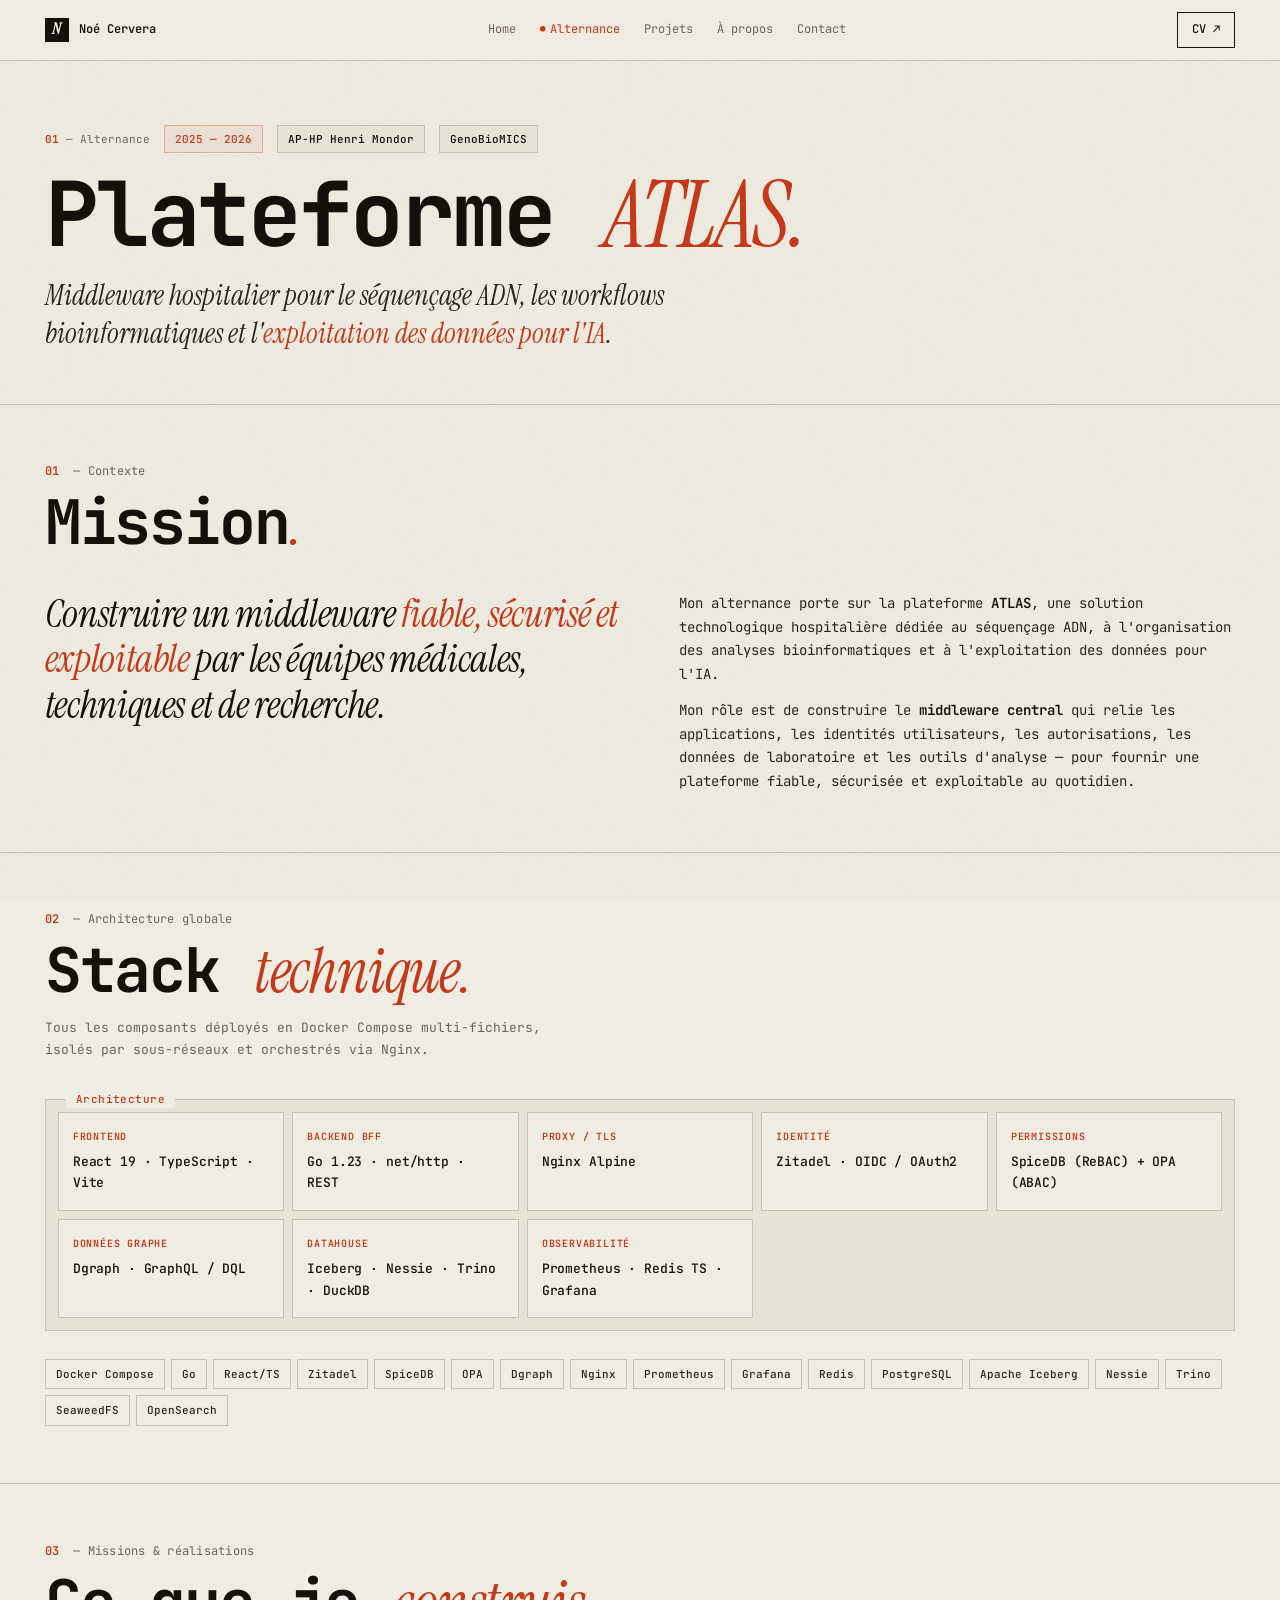
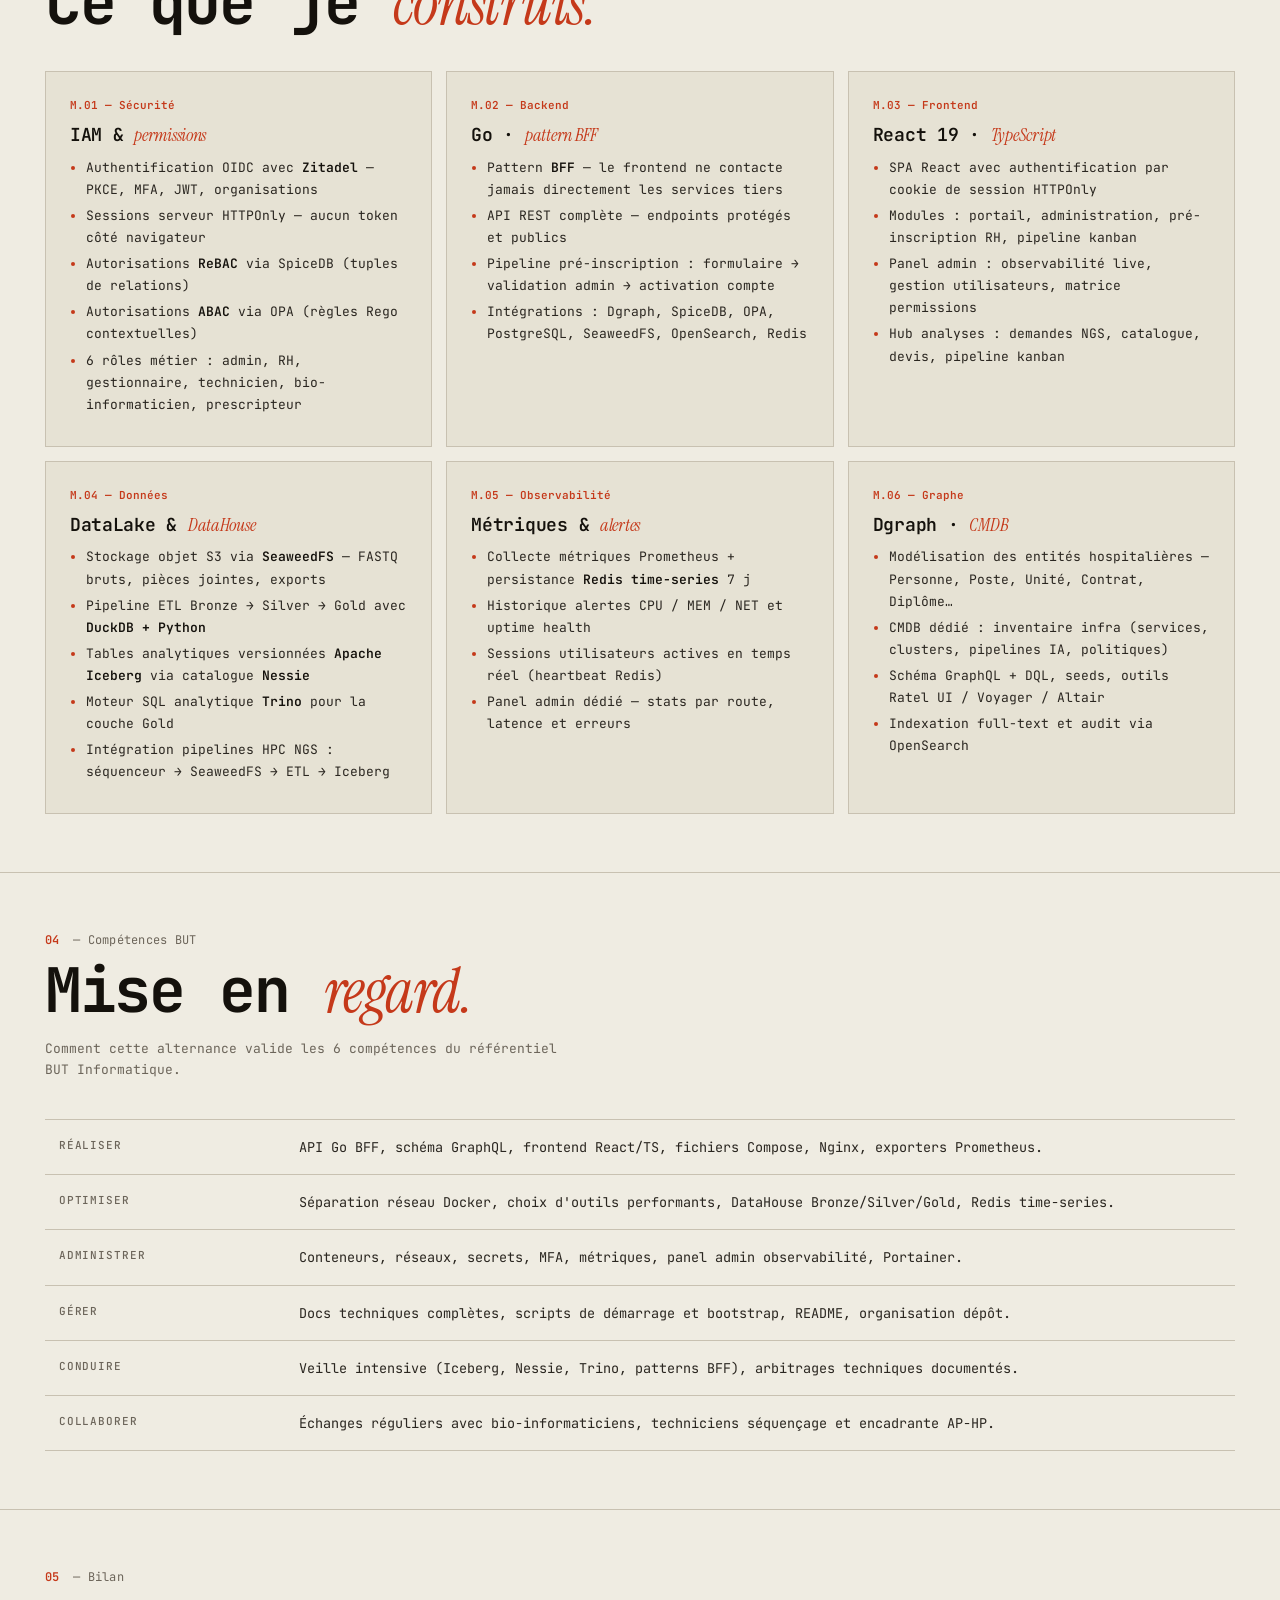
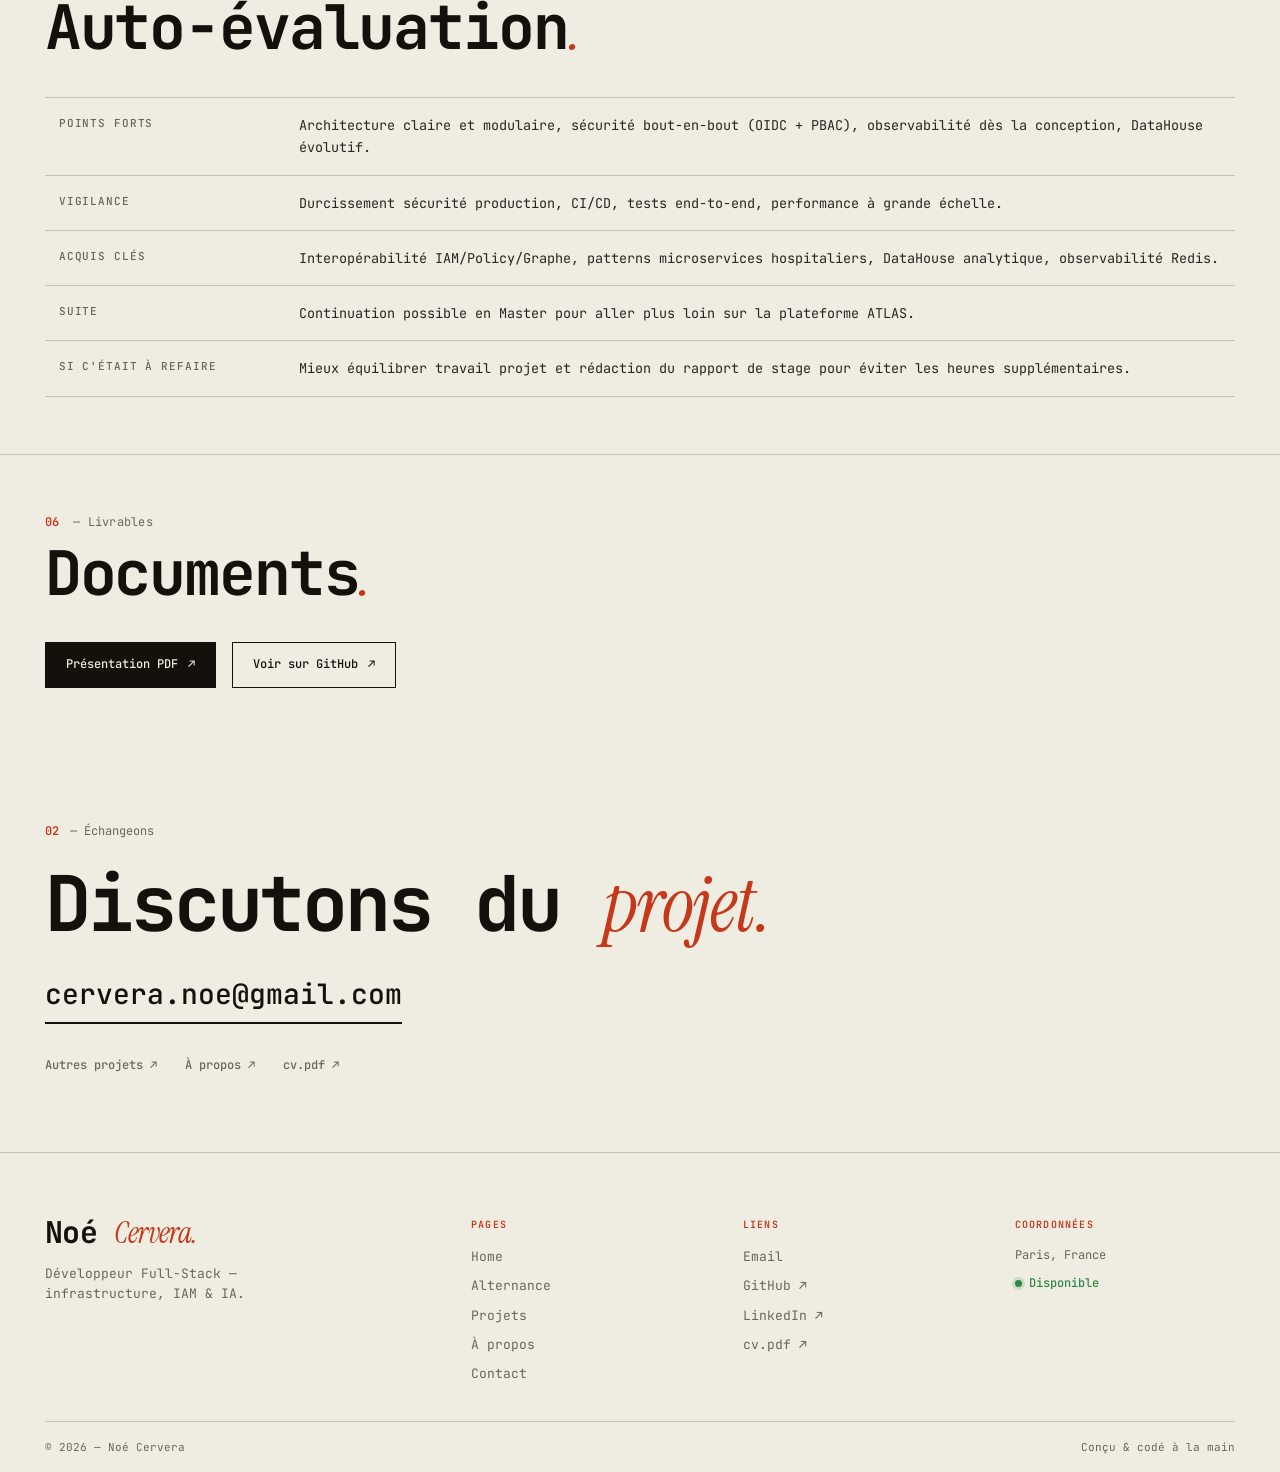
==== commit 276a4453: "Refonte design : thème éditorial papier/encre, nouvelles polices, portfolio.css partagé Co-Authored-" ====
--- a/alternance.html
+++ b/alternance.html
@@ -1,230 +1,307 @@
 <!doctype html>
 <html lang="fr">
 <head>
-  <meta charset="utf-8">
-  <meta name="viewport" content="width=device-width, initial-scale=1">
-  <title>Alternance ATLAS — GenoBioMICS AP-HP | Noé Cervera</title>
-  <meta name="description" content="Alternance de Noé Cervera à l'AP-HP Henri Mondor : plateforme ATLAS/GenoBioMICS, middleware hospitalier microservices avec Go, React, IAM, DataHouse Iceberg et observabilité.">
-  <meta name="author" content="Noé Cervera">
-  <meta name="robots" content="index, follow">
-  <meta property="og:type" content="article">
-  <meta property="og:url" content="https://noe-cervera.github.io/alternance.html">
-  <meta property="og:title" content="Alternance ATLAS — GenoBioMICS AP-HP | Noé Cervera">
-  <meta property="og:description" content="Middleware hospitalier microservices : Go, React, OIDC, IAM, Dgraph, DataHouse Iceberg, Redis observabilité.">
-  <link rel="canonical" href="https://noe-cervera.github.io/alternance.html">
-  <link rel="icon" href="assets/logo.svg" type="image/svg+xml">
-  <link rel="preconnect" href="https://fonts.googleapis.com">
-  <link rel="preconnect" href="https://fonts.gstatic.com" crossorigin>
-  <link href="https://fonts.googleapis.com/css2?family=Inter:wght@400;500;600;700;800&display=swap" rel="stylesheet">
-  <link rel="stylesheet" href="assets/style.css">
+<meta charset="utf-8">
+<meta name="viewport" content="width=device-width, initial-scale=1">
+<title>Alternance ATLAS — AP-HP · Noé Cervera</title>
+<meta name="description" content="Alternance Noé Cervera à l'AP-HP Henri Mondor — plateforme hospitalière ATLAS / GenoBioMICS. Middleware Go, IAM (Zitadel, SpiceDB, OPA), React/TypeScript, DataHouse Iceberg, observabilité.">
+<link rel="icon" href="assets/logo.svg" type="image/svg+xml">
+<link rel="preconnect" href="https://fonts.googleapis.com">
+<link rel="preconnect" href="https://fonts.gstatic.com" crossorigin>
+<link href="https://fonts.googleapis.com/css2?family=Instrument+Serif:ital@0;1&family=JetBrains+Mono:ital,wght@0,400;0,500;0,600;0,700;1,400;1,500&display=swap" rel="stylesheet">
+<link rel="stylesheet" href="assets/portfolio.css">
 </head>
 <body>
 
-<header class="header" id="header">
-  <nav class="nav container">
-    <a class="brand" href="index.html">
-      <img src="assets/logo.svg" alt="Logo Noé Cervera">
-      <span>Portfolios</span>
+<header class="topbar">
+  <div class="topbar-inner">
+    <a class="topbar-brand" href="index.html">
+      <span class="mark">N</span>
+      <span>Noé&nbsp;Cervera</span>
     </a>
-    <div class="menu">
-      <a href="index.html">Accueil</a>
-      <a href="alternance.html" class="active">Alternance</a>
+    <nav class="topbar-nav">
+      <a href="index.html">Home</a>
+      <a href="alternance.html" class="is-active">Alternance</a>
       <a href="projets.html">Projets</a>
+      <a href="apropos.html">À propos</a>
       <a href="contact.html">Contact</a>
-      <a class="btn" href="apropos.html">À propos</a>
-    </div>
-  </nav>
+    </nav>
+    <a class="topbar-cta" href="assets/cv.pdf" target="_blank" rel="noopener">CV ↗</a>
+  </div>
 </header>
 
-<div class="page-header">
-  <div class="container fade-up">
-    <div style="display:flex;align-items:center;gap:10px;margin-bottom:12px">
-      <span class="badge" style="background:rgba(79,70,229,.08);border-color:rgba(79,70,229,.2);color:var(--accent)">Alternance · 2025 – 2026</span>
-      <span class="badge">AP-HP Henri Mondor</span>
-    </div>
-    <h1>Plateforme ATLAS — GenoBioMICS</h1>
-    <p>Mon alternance porte sur la plateforme ATLAS, une solution technologique hospitalière dédiée au séquençage ADN, à l'organisation des analyses bioinformatiques et à l'exploitation des données pour l'IA. Mon rôle est de construire le middleware central qui relie les applications, les identités utilisateurs, les autorisations, les données de laboratoire et les outils d'analyse, afin de fournir une plateforme fiable, sécurisée et exploitable par les équipes médicales, techniques et de recherche.</p>
+<!-- ====== PAGE HEADER ====== -->
+<section class="page-header">
+  <div class="wrap">
+    <div class="page-eyebrow">
+      <span><span class="num">01</span> — Alternance</span>
+      <span class="tag accent">2025 — 2026</span>
+      <span class="tag">AP-HP Henri Mondor</span>
+      <span class="tag">GenoBioMICS</span>
+    </div>
+    <h1 class="page-title">Plateforme <span class="it">ATLAS.</span></h1>
+    <p class="page-lead">Middleware hospitalier pour le séquençage ADN, les workflows bioinformatiques et l'<em>exploitation des données pour l'IA</em>.</p>
   </div>
-</div>
-
-<main class="container">
-
-  <!-- Architecture overview -->
-  <section class="section fade-up">
-    <h2 class="s-title">Architecture globale</h2>
-
-    <!-- Visual stack diagram -->
-    <div style="background:var(--surface);border:1px solid var(--border);border-radius:18px;padding:28px;margin-bottom:24px;box-shadow:var(--s2)">
-      <div style="display:grid;grid-template-columns:repeat(auto-fit,minmax(180px,1fr));gap:12px">
-        <div style="background:#f0f4ff;border:1px solid rgba(79,70,229,.2);border-radius:12px;padding:14px;text-align:center">
-          <div style="font-size:11px;font-weight:700;color:var(--accent);text-transform:uppercase;letter-spacing:.5px;margin-bottom:6px">Frontend</div>
-          <div style="font-size:13px;font-weight:600;color:var(--text)">React 19 · TypeScript · Vite</div>
+</section>
+
+<main>
+
+  <!-- ====== 01 — CONTEXTE ====== -->
+  <section class="section fade-up">
+    <div class="wrap">
+      <div class="section-head">
+        <div class="section-path"><span class="num">01</span> — Contexte</div>
+        <h2 class="section-title">Mission<span class="it">.</span></h2>
+      </div>
+
+      <div class="intro">
+        <p class="intro-callout">Construire un middleware <em>fiable, sécurisé et exploitable</em> par les équipes médicales, techniques et de recherche.</p>
+        <div class="intro-text">
+          <p>Mon alternance porte sur la plateforme <strong>ATLAS</strong>, une solution technologique hospitalière dédiée au séquençage ADN, à l'organisation des analyses bioinformatiques et à l'exploitation des données pour l'IA.</p>
+          <p>Mon rôle est de construire le <strong>middleware central</strong> qui relie les applications, les identités utilisateurs, les autorisations, les données de laboratoire et les outils d'analyse — pour fournir une plateforme fiable, sécurisée et exploitable au quotidien.</p>
         </div>
-        <div style="background:#f0fff4;border:1px solid rgba(22,163,74,.2);border-radius:12px;padding:14px;text-align:center">
-          <div style="font-size:11px;font-weight:700;color:var(--g);text-transform:uppercase;letter-spacing:.5px;margin-bottom:6px">Backend BFF</div>
-          <div style="font-size:13px;font-weight:600;color:var(--text)">Go 1.23 · net/http · REST</div>
-        </div>
-        <div style="background:#fff7ed;border:1px solid rgba(234,88,12,.2);border-radius:12px;padding:14px;text-align:center">
-          <div style="font-size:11px;font-weight:700;color:var(--o);text-transform:uppercase;letter-spacing:.5px;margin-bottom:6px">Proxy / TLS</div>
-          <div style="font-size:13px;font-weight:600;color:var(--text)">Nginx Alpine</div>
-        </div>
-        <div style="background:#fdf4ff;border:1px solid rgba(124,58,237,.2);border-radius:12px;padding:14px;text-align:center">
-          <div style="font-size:11px;font-weight:700;color:var(--p);text-transform:uppercase;letter-spacing:.5px;margin-bottom:6px">Identité</div>
-          <div style="font-size:13px;font-weight:600;color:var(--text)">Zitadel · OIDC/OAuth2</div>
-        </div>
-        <div style="background:#fdf4ff;border:1px solid rgba(124,58,237,.2);border-radius:12px;padding:14px;text-align:center">
-          <div style="font-size:11px;font-weight:700;color:var(--p);text-transform:uppercase;letter-spacing:.5px;margin-bottom:6px">Permissions</div>
-          <div style="font-size:13px;font-weight:600;color:var(--text)">SpiceDB (ReBAC) + OPA (ABAC)</div>
-        </div>
-        <div style="background:#f0f9ff;border:1px solid rgba(14,165,233,.2);border-radius:12px;padding:14px;text-align:center">
-          <div style="font-size:11px;font-weight:700;color:var(--b);text-transform:uppercase;letter-spacing:.5px;margin-bottom:6px">Données graphe</div>
-          <div style="font-size:13px;font-weight:600;color:var(--text)">Dgraph · GraphQL/DQL</div>
-        </div>
-        <div style="background:#f0f9ff;border:1px solid rgba(14,165,233,.2);border-radius:12px;padding:14px;text-align:center">
-          <div style="font-size:11px;font-weight:700;color:var(--b);text-transform:uppercase;letter-spacing:.5px;margin-bottom:6px">DataHouse</div>
-          <div style="font-size:13px;font-weight:600;color:var(--text)">Iceberg · Nessie · Trino · DuckDB</div>
-        </div>
-        <div style="background:#f0fff4;border:1px solid rgba(22,163,74,.2);border-radius:12px;padding:14px;text-align:center">
-          <div style="font-size:11px;font-weight:700;color:var(--g);text-transform:uppercase;letter-spacing:.5px;margin-bottom:6px">Observabilité</div>
-          <div style="font-size:13px;font-weight:600;color:var(--text)">Prometheus · Redis TS · Grafana</div>
-        </div>
-      </div>
-    </div>
-
-    <div class="badges">
-      <span class="badge">Docker Compose multi-fichiers</span>
-      <span class="badge">Go</span><span class="badge">React/TypeScript</span>
-      <span class="badge">Zitadel</span><span class="badge">SpiceDB</span><span class="badge">OPA</span>
-      <span class="badge">Dgraph</span><span class="badge">Nginx</span><span class="badge">Prometheus</span>
-      <span class="badge">Grafana</span><span class="badge">Redis</span><span class="badge">PostgreSQL</span>
-      <span class="badge">Apache Iceberg</span><span class="badge">Nessie</span><span class="badge">Trino</span>
-      <span class="badge">SeaweedFS</span><span class="badge">OpenSearch</span>
-    </div>
-  </section>
-
-  <!-- Missions -->
-  <section class="section fade-up">
-    <h2 class="s-title">Missions & Réalisations</h2>
-    <div class="grid-2" style="gap:20px">
-
-      <div class="card" style="border-top:3px solid var(--accent)">
-        <h3 style="margin-bottom:10px">🔐 IAM & Sécurité</h3>
-        <ul style="font-size:14px;color:var(--muted);margin:0">
-          <li>Authentification OIDC avec <strong>Zitadel</strong> (PKCE, MFA, JWT, organisations)</li>
-          <li>Sessions côté serveur HTTPOnly — aucun token dans le navigateur</li>
-          <li>Autorisations <strong>ReBAC</strong> via SpiceDB (tuples de relations)</li>
-          <li>Autorisations <strong>ABAC</strong> via OPA (règles Rego contextuelles)</li>
-          <li>6 rôles métier : admin, rh, gestionnaire, technicien, bioinformaticien, prescripteur</li>
-        </ul>
-      </div>
-
-      <div class="card" style="border-top:3px solid var(--g)">
-        <h3 style="margin-bottom:10px">⚙️ Backend Go (BFF)</h3>
-        <ul style="font-size:14px;color:var(--muted);margin:0">
-          <li>Pattern BFF : le frontend ne contacte jamais directement les services tiers</li>
-          <li>API REST complète — endpoints protégés et publics</li>
-          <li>Pipeline pré-inscription : formulaire → validation admin → activation compte</li>
-          <li>Intégrations : Dgraph, SpiceDB, OPA, PostgreSQL, SeaweedFS, OpenSearch, Redis</li>
-        </ul>
-      </div>
-
-      <div class="card" style="border-top:3px solid var(--b)">
-        <h3 style="margin-bottom:10px">🎨 Frontend React/TypeScript</h3>
-        <ul style="font-size:14px;color:var(--muted);margin:0">
-          <li>SPA React 19 avec authentification par cookie de session HTTPOnly</li>
-          <li>Modules : portail, administration, pré-inscription RH, pipeline kanban</li>
-          <li>Panel admin : observabilité live, gestion utilisateurs, matrice permissions</li>
-          <li>Hub analyses : demandes d'analyse NGS, catalogue, devis, pipeline kanban</li>
-        </ul>
-      </div>
-
-      <div class="card" style="border-top:3px solid var(--p)">
-        <h3 style="margin-bottom:10px">🗃️ DataLake & DataHouse</h3>
-        <ul style="font-size:14px;color:var(--muted);margin:0">
-          <li>Stockage objet S3 via <strong>SeaweedFS</strong> (FASTQ bruts, pièces jointes, exports)</li>
-          <li>Pipeline ETL Bronze → Silver → Gold avec <strong>DuckDB + Python</strong></li>
-          <li>Tables analytiques versionnées <strong>Apache Iceberg</strong> via catalogue <strong>Nessie</strong></li>
-          <li>Moteur SQL analytique <strong>Trino</strong> pour requêtes sur couche Gold</li>
-          <li>Intégration pipelines HPC NGS : séquenceur → SeaweedFS → ETL → Iceberg</li>
-        </ul>
-      </div>
-
-      <div class="card" style="border-top:3px solid var(--o)">
-        <h3 style="margin-bottom:10px">🔭 Observabilité intégrée</h3>
-        <ul style="font-size:14px;color:var(--muted);margin:0">
-          <li>Collecte métriques Prometheus + persistance <strong>Redis time-series</strong> 7 jours</li>
-          <li>Historique alertes CPU/MEM/NET et uptime health (Redis)</li>
-          <li>Sessions utilisateurs actives en temps réel (heartbeat Redis)</li>
-          <li>Panel admin dédié avec stats par route, latence et erreurs</li>
-        </ul>
-      </div>
-
-      <div class="card" style="border-top:3px solid var(--b)">
-        <h3 style="margin-bottom:10px">🗄️ Données graphe (Dgraph)</h3>
-        <ul style="font-size:14px;color:var(--muted);margin:0">
-          <li>Modélisation des entités hospitalières : Personne, Poste, Unité, Contrat, Diplôme…</li>
-          <li>CMDB dédié : inventaire infra (services, clusters, pipelines IA, politiques)</li>
-          <li>Schéma GraphQL + DQL, seeds, outils Ratel UI / Voyager / Altair</li>
-          <li>Indexation full-text et audit via OpenSearch</li>
-        </ul>
-      </div>
-
-    </div>
-  </section>
-
-  <!-- Compétences BUT -->
-  <section class="section fade-up">
-    <h2 class="s-title">Compétences BUT — Mise en regard</h2>
-    <table class="table">
-      <tr><th>Réaliser</th><td>API Go BFF, schéma GraphQL, frontend React/TS, fichiers Compose, Nginx, exporters Prometheus.</td></tr>
-      <tr><th>Optimiser</th><td>Séparation réseau Docker, choix d'outils performants, DataHouse Bronze/Silver/Gold, Redis time-series.</td></tr>
-      <tr><th>Administrer</th><td>Conteneurs, réseaux, secrets, MFA, métriques, panel admin observabilité, Portainer.</td></tr>
-      <tr><th>Gérer</th><td>Docs techniques complètes, scripts de démarrage et bootstrap, README, organisation dépôt.</td></tr>
-      <tr><th>Conduire</th><td>Veille technologique intensive (Iceberg, Nessie, Trino, patterns BFF), arbitrages techniques documentés.</td></tr>
-      <tr><th>Collaborer</th><td>Échanges réguliers avec bio-informaticiens, techniciens séquençage et encadrante AP-HP.</td></tr>
-    </table>
-  </section>
-
-  <!-- Auto-évaluation -->
-  <section class="section fade-up">
-    <h2 class="s-title">Auto-évaluation</h2>
-    <table class="table">
-      <tr><th>Points forts</th><td>Architecture claire et modulaire, sécurité bout en bout (OIDC+PBAC), observabilité dès la conception, DataHouse évolutif.</td></tr>
-      <tr><th>Vigilance</th><td>Durcissement sécurité production, CI/CD, tests end-to-end, performance à grande échelle.</td></tr>
-      <tr><th>Acquis clés</th><td>Interopérabilité IAM/Policy/Graphe, patterns microservices hospitaliers, DataHouse analytique, observabilité Redis.</td></tr>
-      <tr><th>Suite</th><td>Continuation possible en Master pour aller plus loin sur la plateforme ATLAS.</td></tr>
-      <tr><th>Si c'était à refaire</th><td>Mieux équilibrer travail projet et rédaction du rapport de stage pour éviter les heures supplémentaires.</td></tr>
-    </table>
-  </section>
-
-  <hr>
-
-  <section class="section-sm fade-up">
-    <h2 class="s-title">Livrables</h2>
-    <div style="display:flex;gap:12px;flex-wrap:wrap">
-      <a class="btn btn-ghost btn-sm" href="docs/presentation_NC.pdf" download>📄 Présentation PDF</a>
-      <a class="btn btn-ghost btn-sm" href="https://github.com/noe-cervera" target="_blank" rel="noopener">GitHub →</a>
+      </div>
+    </div>
+  </section>
+
+  <!-- ====== 02 — ARCHITECTURE ====== -->
+  <section class="section fade-up">
+    <div class="wrap">
+      <div class="section-head">
+        <div class="section-path"><span class="num">02</span> — Architecture globale</div>
+        <h2 class="section-title">Stack <span class="it">technique.</span></h2>
+        <p class="section-sub">Tous les composants déployés en Docker Compose multi-fichiers, isolés par sous-réseaux et orchestrés via Nginx.</p>
+      </div>
+
+      <div class="arch-grid" style="margin-bottom: 28px;">
+        <div class="arch-cell"><div class="role">Frontend</div><div class="stack">React 19 · TypeScript · Vite</div></div>
+        <div class="arch-cell"><div class="role">Backend BFF</div><div class="stack">Go 1.23 · net/http · REST</div></div>
+        <div class="arch-cell"><div class="role">Proxy / TLS</div><div class="stack">Nginx Alpine</div></div>
+        <div class="arch-cell"><div class="role">Identité</div><div class="stack">Zitadel · OIDC / OAuth2</div></div>
+        <div class="arch-cell"><div class="role">Permissions</div><div class="stack">SpiceDB (ReBAC) + OPA (ABAC)</div></div>
+        <div class="arch-cell"><div class="role">Données graphe</div><div class="stack">Dgraph · GraphQL / DQL</div></div>
+        <div class="arch-cell"><div class="role">DataHouse</div><div class="stack">Iceberg · Nessie · Trino · DuckDB</div></div>
+        <div class="arch-cell"><div class="role">Observabilité</div><div class="stack">Prometheus · Redis TS · Grafana</div></div>
+      </div>
+
+      <div class="tags">
+        <span class="tag">Docker Compose</span>
+        <span class="tag">Go</span>
+        <span class="tag">React/TS</span>
+        <span class="tag">Zitadel</span>
+        <span class="tag">SpiceDB</span>
+        <span class="tag">OPA</span>
+        <span class="tag">Dgraph</span>
+        <span class="tag">Nginx</span>
+        <span class="tag">Prometheus</span>
+        <span class="tag">Grafana</span>
+        <span class="tag">Redis</span>
+        <span class="tag">PostgreSQL</span>
+        <span class="tag">Apache Iceberg</span>
+        <span class="tag">Nessie</span>
+        <span class="tag">Trino</span>
+        <span class="tag">SeaweedFS</span>
+        <span class="tag">OpenSearch</span>
+      </div>
+    </div>
+  </section>
+
+  <!-- ====== 03 — MISSIONS ====== -->
+  <section class="section fade-up">
+    <div class="wrap">
+      <div class="section-head">
+        <div class="section-path"><span class="num">03</span> — Missions &amp; réalisations</div>
+        <h2 class="section-title">Ce que je <span class="it">construis.</span></h2>
+      </div>
+
+      <div class="tile-grid cols-2">
+        <article class="tile">
+          <div class="tile-num">M.01 — Sécurité</div>
+          <h3>IAM &amp; <span class="it">permissions</span></h3>
+          <ul>
+            <li>Authentification OIDC avec <strong>Zitadel</strong> — PKCE, MFA, JWT, organisations</li>
+            <li>Sessions serveur HTTPOnly — aucun token côté navigateur</li>
+            <li>Autorisations <strong>ReBAC</strong> via SpiceDB (tuples de relations)</li>
+            <li>Autorisations <strong>ABAC</strong> via OPA (règles Rego contextuelles)</li>
+            <li>6 rôles métier : admin, RH, gestionnaire, technicien, bio-informaticien, prescripteur</li>
+          </ul>
+        </article>
+
+        <article class="tile">
+          <div class="tile-num">M.02 — Backend</div>
+          <h3>Go · <span class="it">pattern BFF</span></h3>
+          <ul>
+            <li>Pattern <strong>BFF</strong> — le frontend ne contacte jamais directement les services tiers</li>
+            <li>API REST complète — endpoints protégés et publics</li>
+            <li>Pipeline pré-inscription : formulaire → validation admin → activation compte</li>
+            <li>Intégrations : Dgraph, SpiceDB, OPA, PostgreSQL, SeaweedFS, OpenSearch, Redis</li>
+          </ul>
+        </article>
+
+        <article class="tile">
+          <div class="tile-num">M.03 — Frontend</div>
+          <h3>React 19 · <span class="it">TypeScript</span></h3>
+          <ul>
+            <li>SPA React avec authentification par cookie de session HTTPOnly</li>
+            <li>Modules : portail, administration, pré-inscription RH, pipeline kanban</li>
+            <li>Panel admin : observabilité live, gestion utilisateurs, matrice permissions</li>
+            <li>Hub analyses : demandes NGS, catalogue, devis, pipeline kanban</li>
+          </ul>
+        </article>
+
+        <article class="tile">
+          <div class="tile-num">M.04 — Données</div>
+          <h3>DataLake &amp; <span class="it">DataHouse</span></h3>
+          <ul>
+            <li>Stockage objet S3 via <strong>SeaweedFS</strong> — FASTQ bruts, pièces jointes, exports</li>
+            <li>Pipeline ETL Bronze → Silver → Gold avec <strong>DuckDB + Python</strong></li>
+            <li>Tables analytiques versionnées <strong>Apache Iceberg</strong> via catalogue <strong>Nessie</strong></li>
+            <li>Moteur SQL analytique <strong>Trino</strong> pour la couche Gold</li>
+            <li>Intégration pipelines HPC NGS : séquenceur → SeaweedFS → ETL → Iceberg</li>
+          </ul>
+        </article>
+
+        <article class="tile">
+          <div class="tile-num">M.05 — Observabilité</div>
+          <h3>Métriques &amp; <span class="it">alertes</span></h3>
+          <ul>
+            <li>Collecte métriques Prometheus + persistance <strong>Redis time-series</strong> 7 j</li>
+            <li>Historique alertes CPU / MEM / NET et uptime health</li>
+            <li>Sessions utilisateurs actives en temps réel (heartbeat Redis)</li>
+            <li>Panel admin dédié — stats par route, latence et erreurs</li>
+          </ul>
+        </article>
+
+        <article class="tile">
+          <div class="tile-num">M.06 — Graphe</div>
+          <h3>Dgraph · <span class="it">CMDB</span></h3>
+          <ul>
+            <li>Modélisation des entités hospitalières — Personne, Poste, Unité, Contrat, Diplôme…</li>
+            <li>CMDB dédié : inventaire infra (services, clusters, pipelines IA, politiques)</li>
+            <li>Schéma GraphQL + DQL, seeds, outils Ratel UI / Voyager / Altair</li>
+            <li>Indexation full-text et audit via OpenSearch</li>
+          </ul>
+        </article>
+      </div>
+    </div>
+  </section>
+
+  <!-- ====== 04 — COMPÉTENCES BUT ====== -->
+  <section class="section fade-up">
+    <div class="wrap">
+      <div class="section-head">
+        <div class="section-path"><span class="num">04</span> — Compétences BUT</div>
+        <h2 class="section-title">Mise en <span class="it">regard.</span></h2>
+        <p class="section-sub">Comment cette alternance valide les 6 compétences du référentiel BUT Informatique.</p>
+      </div>
+      <table class="kv">
+        <tbody>
+          <tr><th>Réaliser</th><td>API Go BFF, schéma GraphQL, frontend React/TS, fichiers Compose, Nginx, exporters Prometheus.</td></tr>
+          <tr><th>Optimiser</th><td>Séparation réseau Docker, choix d'outils performants, DataHouse Bronze/Silver/Gold, Redis time-series.</td></tr>
+          <tr><th>Administrer</th><td>Conteneurs, réseaux, secrets, MFA, métriques, panel admin observabilité, Portainer.</td></tr>
+          <tr><th>Gérer</th><td>Docs techniques complètes, scripts de démarrage et bootstrap, README, organisation dépôt.</td></tr>
+          <tr><th>Conduire</th><td>Veille intensive (Iceberg, Nessie, Trino, patterns BFF), arbitrages techniques documentés.</td></tr>
+          <tr><th>Collaborer</th><td>Échanges réguliers avec bio-informaticiens, techniciens séquençage et encadrante AP-HP.</td></tr>
+        </tbody>
+      </table>
+    </div>
+  </section>
+
+  <!-- ====== 05 — AUTO-ÉVAL ====== -->
+  <section class="section fade-up">
+    <div class="wrap">
+      <div class="section-head">
+        <div class="section-path"><span class="num">05</span> — Bilan</div>
+        <h2 class="section-title">Auto-évaluation<span class="it">.</span></h2>
+      </div>
+      <table class="kv">
+        <tbody>
+          <tr><th>Points forts</th><td>Architecture claire et modulaire, sécurité bout-en-bout (OIDC + PBAC), observabilité dès la conception, DataHouse évolutif.</td></tr>
+          <tr><th>Vigilance</th><td>Durcissement sécurité production, CI/CD, tests end-to-end, performance à grande échelle.</td></tr>
+          <tr><th>Acquis clés</th><td>Interopérabilité IAM/Policy/Graphe, patterns microservices hospitaliers, DataHouse analytique, observabilité Redis.</td></tr>
+          <tr><th>Suite</th><td>Continuation possible en Master pour aller plus loin sur la plateforme ATLAS.</td></tr>
+          <tr><th>Si c'était à refaire</th><td>Mieux équilibrer travail projet et rédaction du rapport de stage pour éviter les heures supplémentaires.</td></tr>
+        </tbody>
+      </table>
+    </div>
+  </section>
+
+  <!-- ====== 06 — LIVRABLES ====== -->
+  <section class="section fade-up">
+    <div class="wrap">
+      <div class="section-head">
+        <div class="section-path"><span class="num">06</span> — Livrables</div>
+        <h2 class="section-title">Documents<span class="it">.</span></h2>
+      </div>
+      <div style="display: flex; gap: 16px; flex-wrap: wrap;">
+        <a class="btn" href="docs/presentation_NC.pdf" download>Présentation PDF <span class="arr">↗</span></a>
+        <a class="btn btn-ghost" href="https://github.com/noe-cervera" target="_blank" rel="noopener">Voir sur GitHub <span class="arr">↗</span></a>
+      </div>
     </div>
   </section>
 
 </main>
 
-<footer class="footer container">
-  <span>© 2026 Noé Cervera</span>
-  <div style="display:flex;gap:16px;align-items:center">
-    <a href="mailto:cervera.noe@gmail.com">cervera.noe@gmail.com</a>
-    <a href="https://github.com/noe-cervera" target="_blank" rel="noopener">GitHub</a>
-    <a href="https://linkedin.com/in/no%C3%A9-cervera-2b4149251" target="_blank" rel="noopener">LinkedIn</a>
+<!-- ====== CTA ====== -->
+<section class="cta fade-up">
+  <div class="wrap">
+    <div class="cta-eyebrow"><span class="num">02</span> — Échangeons</div>
+    <h2 class="cta-headline">Discutons du <span class="it">projet.</span></h2>
+    <a class="cta-email" href="mailto:cervera.noe@gmail.com">cervera.noe@gmail.com</a>
+    <div class="cta-meta">
+      <a href="projets.html">Autres projets ↗</a>
+      <a href="apropos.html">À propos ↗</a>
+      <a href="assets/cv.pdf" target="_blank" rel="noopener">cv.pdf ↗</a>
+    </div>
+  </div>
+</section>
+
+<!-- ====== FOOTER ====== -->
+<footer class="footer fat-footer">
+  <div class="wrap">
+    <div class="footer-grid">
+      <div class="footer-col footer-col-main">
+        <div class="footer-name">Noé <span class="it">Cervera.</span></div>
+        <p class="footer-tag">Développeur Full-Stack — infrastructure, IAM &amp; IA.</p>
+      </div>
+      <div class="footer-col">
+        <div class="footer-h">Pages</div>
+        <a href="index.html">Home</a>
+        <a href="alternance.html">Alternance</a>
+        <a href="projets.html">Projets</a>
+        <a href="apropos.html">À propos</a>
+        <a href="contact.html">Contact</a>
+      </div>
+      <div class="footer-col">
+        <div class="footer-h">Liens</div>
+        <a href="mailto:cervera.noe@gmail.com">Email</a>
+        <a href="https://github.com/noe-cervera" target="_blank" rel="noopener">GitHub ↗</a>
+        <a href="https://linkedin.com/in/no%C3%A9-cervera-2b4149251" target="_blank" rel="noopener">LinkedIn ↗</a>
+        <a href="assets/cv.pdf" target="_blank" rel="noopener">cv.pdf ↗</a>
+      </div>
+      <div class="footer-col">
+        <div class="footer-h">Coordonnées</div>
+        <span>Paris, France</span>
+        <span class="footer-avail"><span class="footer-dot"></span>Disponible</span>
+      </div>
+    </div>
+    <div class="footer-bottom">
+      <span>© 2026 — Noé Cervera</span>
+      <span>Conçu &amp; codé à la main</span>
+    </div>
   </div>
 </footer>
 
+<script src="assets/portfolio.js"></script>
+
 <script>
-const hdr = document.getElementById('header');
-window.addEventListener('scroll', () => hdr.classList.toggle('scrolled', window.scrollY > 10));
-const obs = new IntersectionObserver((entries) => {
-  entries.forEach(e => { if (e.isIntersecting) { e.target.classList.add('visible'); obs.unobserve(e.target); }});
-}, { threshold: 0.08 });
-document.querySelectorAll('.fade-up').forEach(el => obs.observe(el));
+  const io = new IntersectionObserver((entries) => {
+    entries.forEach(e => {
+      if (e.isIntersecting) { e.target.classList.add('is-in'); io.unobserve(e.target); }
+    });
+  }, { threshold: .06, rootMargin: '0px 0px -40px' });
+  document.querySelectorAll('.section, .cta').forEach(el => io.observe(el));
 </script>
+
 </body>
 </html>
--- a/assets/portfolio.css
+++ b/assets/portfolio.css
@@ -0,0 +1,858 @@
+/* ============================================
+   PORTFOLIO — Design System
+   Carnet de développeur · papier crème · vermillon
+   ============================================ */
+:root {
+  --paper:      #efece2;
+  --paper-deep: #e6e2d4;
+  --paper-line: #d8d2c1;
+  --ink:        #14110c;
+  --ink-soft:   #2a2620;
+  --muted:      #6c655a;
+  --subtle:     #9a9285;
+  --rule:       #c8c1b1;
+  --accent:     #c5391a;
+  --accent-deep:#9c2c14;
+  --ok:         #2d8a47;
+
+  --mono:    "JetBrains Mono", ui-monospace, "SF Mono", Menlo, monospace;
+  --serif:   "Instrument Serif", "Times New Roman", serif;
+
+  --gutter:  clamp(18px, 3.5vw, 48px);
+  --maxw:    1320px;
+}
+
+* { box-sizing: border-box; }
+html { scroll-behavior: smooth; }
+body {
+  margin: 0;
+  background: var(--paper);
+  color: var(--ink);
+  font-family: var(--mono);
+  font-size: 14px;
+  line-height: 1.65;
+  font-weight: 400;
+  -webkit-font-smoothing: antialiased;
+  text-rendering: optimizeLegibility;
+}
+
+/* paper grain */
+body::before {
+  content: "";
+  position: fixed; inset: 0;
+  pointer-events: none;
+  z-index: 1;
+  opacity: .28;
+  mix-blend-mode: multiply;
+  background-image: url("data:image/svg+xml;utf8,<svg xmlns='http://www.w3.org/2000/svg' width='280' height='280'><filter id='n'><feTurbulence type='fractalNoise' baseFrequency='.9' numOctaves='2' stitchTiles='stitch'/><feColorMatrix values='0 0 0 0 0.08  0 0 0 0 0.07  0 0 0 0 0.05  0 0 0 .12 0'/></filter><rect width='100%' height='100%' filter='url(%23n)'/></svg>");
+}
+
+a { color: inherit; text-decoration: none; }
+::selection { background: var(--accent); color: var(--paper); }
+
+.wrap { max-width: var(--maxw); margin: 0 auto; padding: 0 var(--gutter); position: relative; z-index: 2; }
+.serif { font-family: var(--serif); font-style: italic; }
+.accent { color: var(--accent); }
+
+/* ============================================
+   TOP BAR
+   ============================================ */
+.topbar {
+  position: sticky; top: 0; z-index: 50;
+  background: color-mix(in oklab, var(--paper) 90%, transparent);
+  backdrop-filter: blur(10px) saturate(1.2);
+  border-bottom: 1px solid var(--rule);
+}
+.topbar-inner {
+  display: flex; align-items: center; justify-content: space-between;
+  padding: 12px var(--gutter);
+  max-width: var(--maxw); margin: 0 auto;
+  font-size: 12px;
+}
+.topbar-brand {
+  display: flex; align-items: center; gap: 10px;
+  color: var(--ink);
+  font-weight: 600;
+}
+.topbar-brand .mark {
+  display: inline-flex; align-items: center; justify-content: center;
+  width: 24px; height: 24px;
+  background: var(--ink);
+  color: var(--paper);
+  font-family: var(--serif);
+  font-style: italic;
+  font-size: 16px;
+  letter-spacing: 0;
+  padding-bottom: 2px;
+}
+.topbar-nav { display: flex; gap: 4px; }
+.topbar-nav a {
+  position: relative;
+  color: var(--muted);
+  padding: 6px 10px;
+  transition: color .2s, background .2s;
+}
+.topbar-nav a:hover { color: var(--ink); background: var(--paper-deep); }
+.topbar-nav a.is-active { color: var(--accent); }
+.topbar-nav a.is-active::before { content: "● "; font-size: 9px; vertical-align: middle; }
+.topbar-cta {
+  font-size: 12px;
+  padding: 7px 14px;
+  border: 1px solid var(--ink);
+  color: var(--ink);
+  transition: background .2s, color .2s;
+  font-weight: 500;
+}
+.topbar-cta:hover { background: var(--ink); color: var(--paper); }
+
+/* ============================================
+   BUTTONS & LINKS
+   ============================================ */
+.btn {
+  display: inline-flex; align-items: center; gap: 10px;
+  font-family: var(--mono);
+  font-size: 12px;
+  font-weight: 500;
+  padding: 12px 20px;
+  background: var(--ink);
+  color: var(--paper);
+  border: 1px solid var(--ink);
+  transition: transform .25s ease, background .25s ease, border-color .25s ease;
+  cursor: pointer;
+}
+.btn:hover { background: var(--accent); border-color: var(--accent); transform: translateY(-2px); }
+.btn .arr { transition: transform .25s ease; }
+.btn:hover .arr { transform: translate(4px, -4px); }
+.btn-ghost { background: transparent; color: var(--ink); }
+.btn-ghost:hover { background: var(--ink); color: var(--paper); }
+
+.inline-link {
+  position: relative; padding-bottom: 2px;
+  color: var(--ink); font-weight: 500;
+  transition: color .2s;
+}
+.inline-link::after {
+  content: ""; position: absolute; left: 0; bottom: 0; height: 1px;
+  width: 100%; background: currentColor; transform-origin: right;
+  transform: scaleX(1); transition: transform .3s ease;
+}
+.inline-link:hover { color: var(--accent); }
+
+/* ============================================
+   PAGE HEADER
+   ============================================ */
+.page-header {
+  padding: clamp(36px, 5vw, 72px) 0 clamp(28px, 4vw, 52px);
+  border-bottom: 1px solid var(--rule);
+}
+.page-eyebrow {
+  display: flex; align-items: center; gap: 14px;
+  font-size: 11px;
+  color: var(--muted);
+  margin-bottom: 18px;
+  flex-wrap: wrap;
+}
+.page-eyebrow .num { color: var(--accent); font-weight: 600; }
+.page-eyebrow .tag {
+  display: inline-block;
+  padding: 4px 10px;
+  border: 1px solid var(--rule);
+  color: var(--ink);
+  font-size: 11px;
+  background: var(--paper-deep);
+}
+.page-eyebrow .tag.accent { color: var(--accent); border-color: rgba(197,57,26,.3); background: rgba(197,57,26,.06); }
+.page-title {
+  font-family: var(--mono);
+  font-weight: 700;
+  font-size: clamp(40px, 7vw, 96px);
+  line-height: .96;
+  letter-spacing: -.035em;
+  margin: 0 0 18px;
+  color: var(--ink);
+}
+.page-title .it { font-family: var(--serif); font-style: italic; font-weight: 400; color: var(--accent); letter-spacing: -.02em; }
+.page-lead {
+  font-family: var(--serif);
+  font-style: italic;
+  font-size: clamp(20px, 2.4vw, 28px);
+  line-height: 1.35;
+  color: var(--ink-soft);
+  margin: 0;
+  max-width: 50ch;
+  font-weight: 400;
+}
+.page-lead em { color: var(--accent); font-style: italic; }
+
+/* ============================================
+   SECTIONS — same as home
+   ============================================ */
+.section { padding: clamp(36px, 4.5vw, 64px) 0; border-bottom: 1px solid var(--rule); position: relative; }
+.section:last-of-type { border-bottom: none; }
+.section-head {
+  display: grid;
+  grid-template-columns: 1fr;
+  gap: 10px;
+  margin-bottom: clamp(24px, 3vw, 40px);
+}
+.section-path {
+  font-size: 12px;
+  color: var(--muted);
+  letter-spacing: .02em;
+  display: flex; align-items: center; gap: 10px;
+}
+.section-path .num { color: var(--accent); font-weight: 600; margin-right: 4px; }
+.section-title {
+  font-family: var(--mono);
+  font-weight: 700;
+  font-size: clamp(32px, 4.8vw, 64px);
+  line-height: .98;
+  letter-spacing: -.035em;
+  margin: 0;
+  color: var(--ink);
+}
+.section-title .it { font-family: var(--serif); font-style: italic; font-weight: 400; color: var(--accent); letter-spacing: -.02em; }
+.section-sub {
+  font-size: 13px;
+  color: var(--muted);
+  max-width: 64ch;
+  margin: 6px 0 0;
+}
+
+/* ============================================
+   ROW LIST
+   ============================================ */
+.row-list { display: flex; flex-direction: column; border-top: 1px solid var(--rule); }
+.row {
+  display: grid;
+  grid-template-columns: 64px 1fr auto;
+  gap: clamp(16px, 2.5vw, 36px);
+  align-items: baseline;
+  padding: clamp(20px, 2.5vw, 28px) 12px;
+  border-bottom: 1px solid var(--rule);
+  cursor: pointer;
+  transition: background .25s ease, padding-left .25s ease;
+  position: relative;
+}
+.row.no-link { cursor: default; }
+.row::after {
+  content: "→";
+  position: absolute;
+  right: 14px; top: 50%;
+  transform: translate(20px, -50%);
+  font-size: 24px;
+  color: var(--accent);
+  opacity: 0;
+  transition: transform .3s ease, opacity .3s ease;
+  pointer-events: none;
+}
+.row:not(.no-link):hover {
+  background: var(--paper-deep);
+  padding-left: 24px;
+}
+.row:not(.no-link):hover::after { transform: translate(0, -50%); opacity: 1; }
+.row:not(.no-link):hover .row-meta { opacity: 0; }
+.row-num {
+  font-size: 11px;
+  color: var(--accent);
+  font-weight: 600;
+}
+.row-main { min-width: 0; }
+.row-where {
+  font-size: 11px;
+  color: var(--accent);
+  margin: 0 0 8px;
+  font-weight: 500;
+}
+.row-title {
+  font-family: var(--mono);
+  font-weight: 600;
+  font-size: clamp(20px, 2.2vw, 26px);
+  line-height: 1.15;
+  letter-spacing: -.02em;
+  margin: 0 0 10px;
+  color: var(--ink);
+}
+.row-title .it { font-family: var(--serif); font-style: italic; font-weight: 400; color: var(--accent); }
+.row-desc {
+  font-size: 13.5px;
+  color: var(--muted);
+  line-height: 1.6;
+  margin: 0 0 10px;
+  max-width: 62ch;
+}
+.row-tags {
+  display: flex; flex-wrap: wrap;
+  font-size: 11px;
+  color: var(--ink-soft);
+  gap: 4px 0;
+}
+.row-tags span { padding: 2px 0; }
+.row-tags span::after { content: " · "; color: var(--subtle); margin: 0 10px; }
+.row-tags span:last-child::after { content: ""; }
+.row-meta {
+  font-size: 12px;
+  color: var(--muted);
+  text-align: right;
+  transition: opacity .3s ease;
+  white-space: nowrap;
+  font-weight: 500;
+}
+.row-meta strong { display: block; color: var(--ink); font-weight: 600; margin-bottom: 2px; }
+.row-meta .com { color: var(--subtle); font-weight: 400; }
+
+/* ============================================
+   SKILLS BLOCK
+   ============================================ */
+.skills-block {
+  border: 1px solid var(--rule);
+  background: var(--paper-deep);
+  padding: clamp(20px, 3vw, 36px) clamp(20px, 3vw, 36px);
+  font-size: 13px;
+  position: relative;
+}
+.skills-block::before {
+  content: "Stack technique";
+  position: absolute;
+  top: -10px; left: 24px;
+  background: var(--paper);
+  padding: 0 10px;
+  font-size: 11px;
+  color: var(--accent);
+  font-weight: 500;
+  letter-spacing: .04em;
+}
+.skill-group {
+  display: grid;
+  grid-template-columns: 1fr;
+  gap: 0;
+  border-bottom: 1px dashed var(--rule);
+  align-items: baseline;
+}
+.skill-group:last-child { border-bottom: none; }
+.skill-group-name {
+  font-family: var(--mono);
+  font-size: 13px;
+  font-weight: 600;
+  color: var(--ink);
+  cursor: pointer;
+  user-select: none;
+  padding: 14px 4px;
+  display: flex; align-items: center; justify-content: space-between;
+  transition: color .2s;
+}
+.skill-group-name:hover { color: var(--accent); }
+.skill-group-name::before { content: "● "; color: var(--accent); font-size: 10px; }
+.skill-group-name .chev {
+  font-family: var(--mono);
+  color: var(--muted);
+  font-size: 12px;
+  font-weight: 400;
+  transition: transform .25s ease, color .2s;
+  display: inline-block;
+}
+.skill-group.open .skill-group-name .chev { transform: rotate(90deg); color: var(--accent); }
+.skill-group-list {
+  display: flex; flex-wrap: wrap;
+  font-size: 12px;
+  color: var(--ink-soft);
+  gap: 4px 0;
+  line-height: 1.5;
+  max-height: 0;
+  overflow: hidden;
+  transition: max-height .35s ease, padding .35s ease;
+  padding: 0 4px;
+}
+.skill-group.open .skill-group-list {
+  max-height: 240px;
+  padding: 0 4px 18px;
+}
+.skill-group-list span { display: inline-flex; align-items: center; gap: 5px; }
+.skill-group-list span::after { content: ","; color: var(--subtle); margin-right: 8px; }
+.skill-group-list span:last-child::after { content: ""; }
+.skill-group-list img { width: 13px; height: 13px; object-fit: contain; opacity: .82; }
+
+/* ============================================
+   FORM ROWS (formation)
+   ============================================ */
+.form-row {
+  display: grid;
+  grid-template-columns: 1fr auto;
+  gap: 24px;
+  padding: 22px 14px;
+  border-bottom: 1px solid var(--rule);
+  align-items: baseline;
+  transition: background .25s, padding-left .25s;
+}
+.form-row:first-of-type { border-top: 1px solid var(--rule); }
+.form-row.link { cursor: pointer; }
+.form-row.link:hover { background: var(--paper-deep); padding-left: 24px; color: inherit; }
+.form-row h3 {
+  font-family: var(--mono);
+  font-weight: 600;
+  font-size: clamp(18px, 2vw, 22px);
+  margin: 0 0 4px;
+  letter-spacing: -.015em;
+  color: var(--ink);
+}
+.form-row h3 .it { font-family: var(--serif); font-style: italic; font-weight: 400; color: var(--accent); }
+.form-where { font-size: 11px; color: var(--muted); }
+.form-year { font-size: 12px; color: var(--ink); text-align: right; white-space: nowrap; font-weight: 500; }
+
+/* ============================================
+   TILES (replaces .card)
+   ============================================ */
+.tile-grid {
+  display: grid;
+  gap: 14px;
+  grid-template-columns: repeat(auto-fit, minmax(280px, 1fr));
+}
+.tile-grid.cols-2 { grid-template-columns: repeat(auto-fit, minmax(320px, 1fr)); }
+.tile-grid.cols-3 { grid-template-columns: repeat(auto-fit, minmax(240px, 1fr)); }
+.tile {
+  background: var(--paper-deep);
+  border: 1px solid var(--rule);
+  padding: 24px 24px 26px;
+  display: flex; flex-direction: column;
+  position: relative;
+  transition: background .25s, border-color .25s;
+}
+.tile:hover { background: var(--paper); border-color: var(--ink); }
+.tile-num {
+  font-size: 11px;
+  color: var(--accent);
+  font-weight: 600;
+  margin-bottom: 10px;
+}
+.tile h3 {
+  font-family: var(--mono);
+  font-weight: 600;
+  font-size: 18px;
+  line-height: 1.25;
+  letter-spacing: -.015em;
+  margin: 0 0 10px;
+  color: var(--ink);
+}
+.tile h3 .it { font-family: var(--serif); font-style: italic; font-weight: 400; color: var(--accent); }
+.tile p {
+  font-size: 13.5px;
+  color: var(--muted);
+  line-height: 1.6;
+  margin: 0;
+}
+.tile ul {
+  margin: 0; padding: 0 0 0 16px;
+  font-size: 13px;
+  color: var(--ink-soft);
+  line-height: 1.7;
+}
+.tile ul li { margin-bottom: 4px; }
+.tile ul li strong { color: var(--ink); font-weight: 600; }
+.tile ul li::marker { color: var(--accent); }
+
+/* ============================================
+   KV TABLE (key/value)
+   ============================================ */
+.kv {
+  width: 100%;
+  border-collapse: collapse;
+  border-top: 1px solid var(--rule);
+}
+.kv tr { border-bottom: 1px solid var(--rule); }
+.kv th, .kv td {
+  text-align: left;
+  padding: 16px 14px;
+  vertical-align: top;
+}
+.kv th {
+  width: 240px;
+  font-family: var(--mono);
+  font-size: 11px;
+  font-weight: 500;
+  text-transform: uppercase;
+  letter-spacing: .08em;
+  color: var(--muted);
+}
+.kv td {
+  font-size: 13.5px;
+  color: var(--ink-soft);
+  line-height: 1.65;
+}
+.kv td strong { color: var(--ink); font-weight: 600; }
+@media (max-width: 720px) {
+  .kv th { width: auto; display: block; padding-bottom: 4px; }
+  .kv td { display: block; padding-top: 0; }
+}
+
+/* ============================================
+   TAGS (badges replacement)
+   ============================================ */
+.tags {
+  display: flex; flex-wrap: wrap;
+  gap: 6px;
+}
+.tag {
+  display: inline-block;
+  padding: 5px 10px;
+  border: 1px solid var(--rule);
+  background: var(--paper);
+  font-size: 11px;
+  font-weight: 500;
+  color: var(--ink-soft);
+  font-family: var(--mono);
+  transition: border-color .2s, color .2s;
+}
+.tag:hover { border-color: var(--ink); color: var(--ink); }
+.tag.accent { color: var(--accent); border-color: rgba(197,57,26,.3); background: rgba(197,57,26,.04); }
+
+/* ============================================
+   INTRO TWO-COLUMN
+   ============================================ */
+.intro {
+  display: grid;
+  grid-template-columns: 1.05fr 1fr;
+  gap: clamp(28px, 4vw, 56px);
+  align-items: start;
+}
+.intro-callout {
+  font-family: var(--serif);
+  font-style: italic;
+  font-size: clamp(24px, 3vw, 38px);
+  line-height: 1.2;
+  font-weight: 400;
+  letter-spacing: -.01em;
+  color: var(--ink);
+  margin: 0;
+}
+.intro-callout em { color: var(--accent); font-style: italic; }
+.intro-text p {
+  font-size: 14px;
+  line-height: 1.7;
+  color: var(--ink-soft);
+  margin: 0 0 12px;
+}
+.intro-text p:last-child { margin-bottom: 0; }
+.intro-text strong { font-weight: 600; color: var(--ink); }
+
+/* ============================================
+   FORM (contact)
+   ============================================ */
+.contact-form {
+  display: grid;
+  gap: 18px;
+}
+.contact-form .field {
+  display: flex; flex-direction: column; gap: 6px;
+}
+.contact-form label {
+  font-size: 11px;
+  color: var(--muted);
+  text-transform: uppercase;
+  letter-spacing: .08em;
+  font-weight: 500;
+}
+.contact-form input,
+.contact-form textarea {
+  font-family: var(--mono);
+  font-size: 14px;
+  background: transparent;
+  border: none;
+  border-bottom: 1px solid var(--rule);
+  padding: 10px 0;
+  color: var(--ink);
+  outline: none;
+  resize: vertical;
+  transition: border-color .2s;
+}
+.contact-form input:focus,
+.contact-form textarea:focus {
+  border-bottom-color: var(--accent);
+}
+.contact-form textarea { min-height: 130px; line-height: 1.6; }
+.contact-form .row-2 {
+  display: grid;
+  grid-template-columns: 1fr 1fr;
+  gap: 18px;
+}
+@media (max-width: 560px) {
+  .contact-form .row-2 { grid-template-columns: 1fr; }
+}
+
+/* ============================================
+   ARCHITECTURE STACK (alternance)
+   ============================================ */
+.arch-grid {
+  display: grid;
+  grid-template-columns: repeat(auto-fit, minmax(200px, 1fr));
+  gap: 8px;
+  border: 1px solid var(--rule);
+  background: var(--paper-deep);
+  padding: 12px;
+  position: relative;
+}
+.arch-grid::before {
+  content: "Architecture";
+  position: absolute;
+  top: -10px; left: 20px;
+  background: var(--paper);
+  padding: 0 10px;
+  font-size: 11px;
+  color: var(--accent);
+  font-weight: 500;
+  letter-spacing: .04em;
+}
+.arch-cell {
+  background: var(--paper);
+  border: 1px solid var(--rule);
+  padding: 16px 14px;
+  text-align: left;
+}
+.arch-cell .role {
+  font-size: 10px;
+  color: var(--accent);
+  font-weight: 600;
+  text-transform: uppercase;
+  letter-spacing: .08em;
+  margin-bottom: 6px;
+}
+.arch-cell .stack {
+  font-size: 13px;
+  color: var(--ink);
+  font-weight: 500;
+  letter-spacing: -.01em;
+}
+
+/* ============================================
+   MARQUEE
+   ============================================ */
+.marquee {
+  overflow: hidden;
+  border-top: 1px solid var(--rule);
+  border-bottom: 1px solid var(--rule);
+  padding: 18px 0;
+  background: var(--paper-deep);
+  position: relative;
+}
+.marquee-track {
+  display: flex;
+  white-space: nowrap;
+  animation: scroll 50s linear infinite;
+  gap: 56px;
+  font-size: clamp(22px, 3.4vw, 44px);
+  font-weight: 600;
+  color: var(--ink);
+  letter-spacing: -.02em;
+}
+.marquee-track > span { display: inline-flex; align-items: center; gap: 56px; }
+.marquee-track .sep { color: var(--accent); font-family: var(--serif); font-style: italic; font-size: .9em; font-weight: 400; }
+@keyframes scroll {
+  from { transform: translateX(0); }
+  to   { transform: translateX(-50%); }
+}
+
+/* ============================================
+   CTA
+   ============================================ */
+.cta { padding: clamp(44px, 6vw, 80px) 0; }
+.cta-eyebrow {
+  font-size: 12px;
+  color: var(--muted);
+  margin-bottom: 24px;
+}
+.cta-eyebrow .num { color: var(--accent); font-weight: 600; margin-right: 4px; }
+.cta-headline {
+  font-family: var(--mono);
+  font-weight: 700;
+  font-size: clamp(36px, 6vw, 88px);
+  line-height: .98;
+  letter-spacing: -.04em;
+  margin: 0 0 28px;
+  color: var(--ink);
+  max-width: 18ch;
+}
+.cta-headline .it { font-family: var(--serif); font-style: italic; font-weight: 400; color: var(--accent); letter-spacing: -.02em; }
+.cta-email {
+  display: inline-block;
+  font-family: var(--mono);
+  font-size: clamp(18px, 2.4vw, 28px);
+  font-weight: 500;
+  color: var(--ink);
+  border-bottom: 2px solid var(--ink);
+  padding-bottom: 4px;
+  transition: color .2s, border-color .2s;
+}
+.cta-email:hover { color: var(--accent); border-color: var(--accent); }
+.cta-meta {
+  margin-top: 32px;
+  display: flex; gap: 28px; flex-wrap: wrap;
+  font-size: 12px;
+  color: var(--muted);
+}
+.cta-meta a { font-weight: 500; transition: color .2s; }
+.cta-meta a:hover { color: var(--accent); }
+
+/* ============================================
+   FOOTER (fat)
+   ============================================ */
+.footer {
+  padding: 0;
+  border-top: 1px solid var(--rule);
+  font-family: var(--mono);
+  font-size: 12px;
+  color: var(--muted);
+}
+.footer-inner {
+  display: flex; justify-content: space-between; align-items: center;
+  flex-wrap: wrap; gap: 12px;
+  padding: 24px 0;
+}
+.fat-footer .footer-grid {
+  display: grid;
+  grid-template-columns: 1.7fr 1fr 1fr 1fr;
+  gap: clamp(24px, 4vw, 56px);
+  padding: clamp(40px, 5vw, 64px) 0 clamp(28px, 3vw, 36px);
+  border-bottom: 1px solid var(--rule);
+}
+.footer-col { display: flex; flex-direction: column; gap: 8px; }
+.footer-col a {
+  color: var(--muted);
+  transition: color .2s;
+  width: fit-content;
+  font-size: 13px;
+}
+.footer-col a:hover { color: var(--accent); }
+.footer-h {
+  font-size: 10px;
+  text-transform: uppercase;
+  letter-spacing: .12em;
+  color: var(--accent);
+  font-weight: 600;
+  margin-bottom: 4px;
+}
+.footer-name {
+  font-family: var(--mono);
+  font-size: clamp(22px, 2.6vw, 30px);
+  font-weight: 700;
+  letter-spacing: -.02em;
+  color: var(--ink);
+  margin-bottom: 8px;
+  line-height: 1;
+}
+.footer-name .it { font-family: var(--serif); font-style: italic; font-weight: 400; color: var(--accent); }
+.footer-tag {
+  margin: 0;
+  font-size: 13px;
+  line-height: 1.5;
+  color: var(--muted);
+  max-width: 36ch;
+}
+.footer-avail {
+  display: inline-flex; align-items: center; gap: 7px;
+  color: var(--ok); font-weight: 500;
+}
+.footer-dot {
+  display: inline-block; width: 7px; height: 7px; border-radius: 50%;
+  background: var(--ok);
+  box-shadow: 0 0 0 3px rgba(45,138,71,.18);
+}
+.footer-bottom {
+  display: flex; justify-content: space-between;
+  padding: 16px 0;
+  flex-wrap: wrap; gap: 8px;
+  font-size: 11px;
+}
+@media (max-width: 720px) {
+  .fat-footer .footer-grid { grid-template-columns: 1fr 1fr; }
+  .footer-col-main { grid-column: 1 / -1; }
+}
+
+/* ============================================
+   MOBILE MENU (burger)
+   ============================================ */
+.topbar-burger {
+  display: none;
+  background: transparent;
+  border: 1px solid var(--rule);
+  color: var(--ink);
+  font-family: var(--mono);
+  font-size: 11px;
+  padding: 6px 10px;
+  cursor: pointer;
+  letter-spacing: .04em;
+}
+.topbar-burger:hover { border-color: var(--ink); background: var(--paper-deep); }
+.mobile-menu {
+  position: fixed; inset: 0;
+  background: var(--paper);
+  z-index: 100;
+  display: none;
+  flex-direction: column;
+  padding: 24px var(--gutter);
+  animation: fadeIn .2s ease;
+}
+.mobile-menu.is-open { display: flex; }
+.mobile-menu-top {
+  display: flex; justify-content: space-between; align-items: center;
+  border-bottom: 1px solid var(--rule);
+  padding-bottom: 16px;
+  margin-bottom: 28px;
+  font-family: var(--mono);
+  font-size: 12px;
+  color: var(--ink);
+  font-weight: 600;
+}
+.mobile-menu nav {
+  display: flex; flex-direction: column;
+  gap: 0;
+}
+.mobile-menu nav a {
+  font-family: var(--mono);
+  font-size: clamp(22px, 6vw, 36px);
+  font-weight: 600;
+  color: var(--ink);
+  padding: 18px 0;
+  border-bottom: 1px solid var(--rule);
+  letter-spacing: -.02em;
+  display: flex; justify-content: space-between; align-items: center;
+}
+.mobile-menu nav a .it { font-family: var(--serif); font-style: italic; font-weight: 400; color: var(--accent); margin-left: 6px; }
+.mobile-menu nav a::after { content: "↗"; color: var(--accent); font-size: .65em; }
+.mobile-menu nav a.is-active { color: var(--accent); }
+.mobile-menu-foot {
+  margin-top: auto;
+  padding-top: 24px;
+  display: flex; flex-direction: column; gap: 14px;
+  font-family: var(--mono);
+  font-size: 13px;
+  color: var(--muted);
+}
+.mobile-menu-foot a { color: var(--muted); }
+@keyframes fadeIn { from { opacity: 0; } to { opacity: 1; } }
+
+@media (max-width: 920px) {
+  .topbar-burger { display: inline-flex; }
+}
+
+/* ============================================
+   FADE
+   ============================================ */
+.fade-up {
+  opacity: 0;
+  transform: translateY(20px);
+  transition: opacity .8s cubic-bezier(.2,.7,.2,1), transform .8s cubic-bezier(.2,.7,.2,1);
+}
+.fade-up.is-in { opacity: 1; transform: none; }
+
+/* ============================================
+   RESPONSIVE
+   ============================================ */
+@media (max-width: 920px) {
+  .intro { grid-template-columns: 1fr; gap: 28px; }
+  .row { grid-template-columns: 50px 1fr; }
+  .row-meta { grid-column: 1 / -1; text-align: left; margin-top: 8px; }
+  .topbar-nav { display: none; }
+}
+@media (max-width: 560px) {
+  .row-num { font-size: 10px; }
+  .cta-meta { gap: 16px; }
+}
